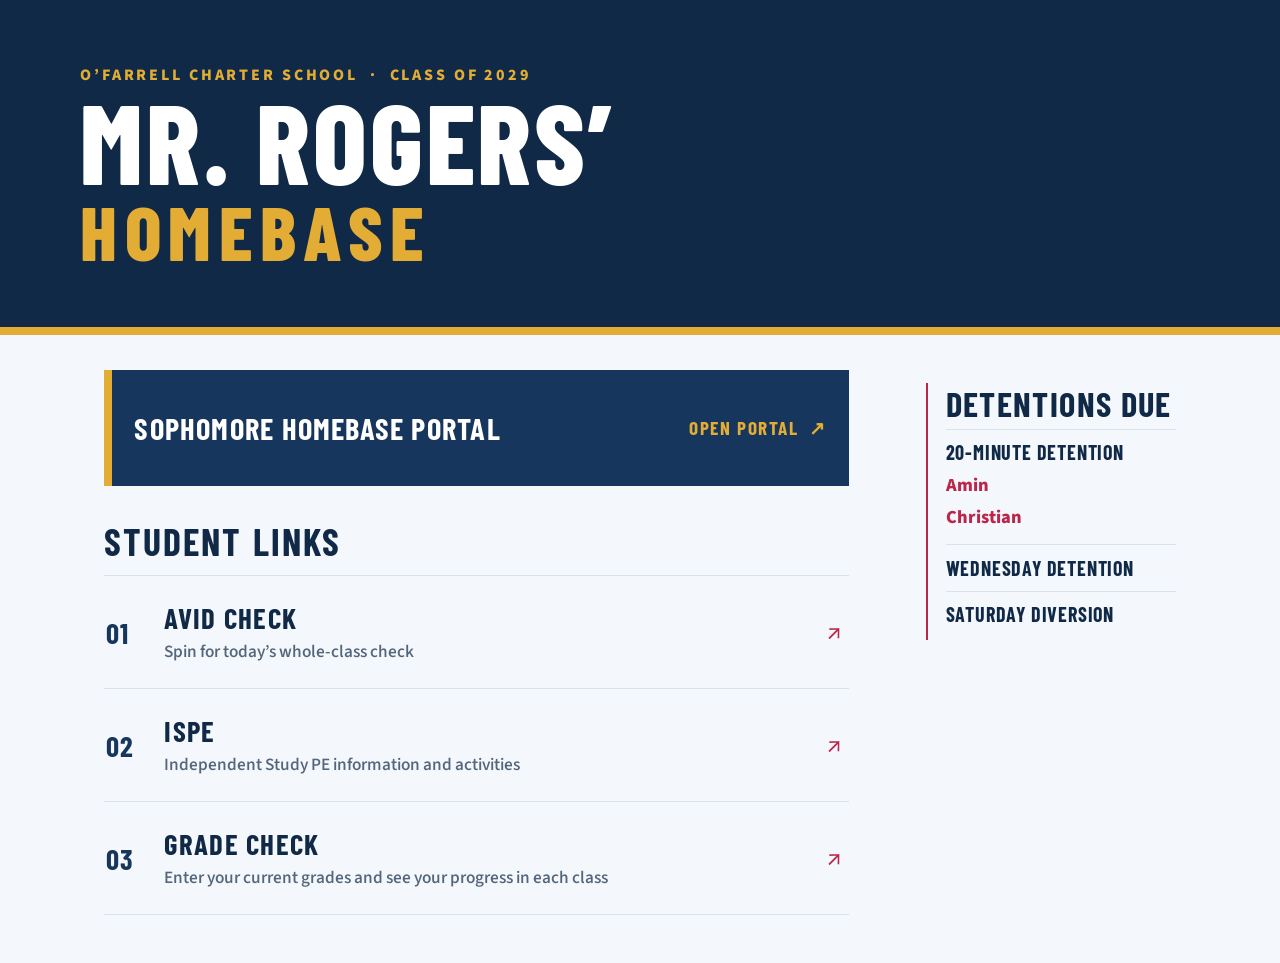
==== index.html @ 9d0dbc5e "Remove Zoe from detention list" ====
<!DOCTYPE html>
<html lang="en">
<head>
<meta charset="UTF-8">
<meta name="viewport" content="width=device-width, initial-scale=1.0">
<title>MR. ROGERS' HOMEBASE</title>
<meta name="description" content="Mr. Rogers' Homebase for weekly check-ins and activities.">
<link rel="preconnect" href="https://fonts.googleapis.com">
<link rel="preconnect" href="https://fonts.gstatic.com" crossorigin>
<link href="https://fonts.googleapis.com/css2?family=Barlow+Condensed:wght@500;600;700;800&family=Source+Sans+3:wght@400;500;600;700;800&display=swap" rel="stylesheet">
<link rel="canonical" href="https://wpr-creator.github.io/homebase/">
<meta property="og:type" content="website">
<meta property="og:site_name" content="Mr. Rogers' Homebase">
<meta property="og:title" content="Mr. Rogers' Homebase">
<meta property="og:description" content="Mr. Rogers' Homebase for weekly check-ins and activities.">
<meta property="og:url" content="https://wpr-creator.github.io/homebase/">
<meta property="og:image" content="https://wpr-creator.github.io/homebase/social-preview-2026.png?v=3">
<meta property="og:image:secure_url" content="https://wpr-creator.github.io/homebase/social-preview-2026.png?v=3">
<meta property="og:image:type" content="image/png">
<meta property="og:image:width" content="1200">
<meta property="og:image:height" content="630">
<meta property="og:image:alt" content="Mr. Rogers' Homebase in white and gold on an O'Farrell navy background.">
<meta name="twitter:card" content="summary_large_image">
<meta name="twitter:title" content="Mr. Rogers' Homebase">
<meta name="twitter:description" content="Mr. Rogers' Homebase for weekly check-ins and activities.">
<meta name="twitter:image" content="https://wpr-creator.github.io/homebase/social-preview-2026.png?v=3">
<meta name="twitter:image:alt" content="Mr. Rogers' Homebase in white and gold on an O'Farrell navy background.">
<style>
*, *::before, *::after { box-sizing: border-box; margin: 0; padding: 0; }

:root {
  --navy: #17365d;
  --navy-dark: #102946;
  --navy-soft: #e8f2ff;
  --gold: #e3ad35;
  --gold-soft: #fff9e9;
  --red: #bb2649;
  --paper: #f4f7fb;
  --white: #ffffff;
  --ink: #172638;
  --muted: #53667c;
  --line: #d8e1ec;
  --green: #176b4d;
  --shadow: 0 16px 38px rgba(16, 41, 70, .12);
}

html { scroll-behavior: smooth; }
[hidden] { display: none !important; }

body {
  font-family: 'Source Sans 3', Arial, Helvetica, sans-serif;
  background: var(--paper);
  color: var(--ink);
  min-height: 100vh;
  overflow-x: hidden;
}

.hero {
  padding: clamp(2.4rem, 6vw, 4rem) max(24px, calc((100vw - 1120px) / 2)) clamp(2.4rem, 6vw, 4rem);
  background: var(--navy-dark);
  border-bottom: 8px solid var(--gold);
}
.hero > * { max-width: 1120px; margin-left: auto; margin-right: auto; }
.hero p {
  margin-bottom: .55rem;
  color: var(--gold);
  font-size: 1rem;
  font-weight: 800;
  letter-spacing: .18em;
  text-transform: uppercase;
}
.hero h1 {
  color: var(--white);
  font-family: 'Barlow Condensed', 'Arial Narrow', Impact, sans-serif;
  font-size: clamp(4rem, 9vw, 7rem);
  font-weight: 800;
  line-height: .82;
  letter-spacing: .025em;
  text-transform: uppercase;
}
.hero h1 span { display: block; margin-top: .18em; color: var(--gold); font-size: .68em; letter-spacing: .1em; }

.section {
  max-width: 1120px;
  margin: 0 auto;
  padding: 2.2rem 24px 3rem;
}

.home-content {
  display: grid;
  grid-template-columns: minmax(0, 1fr) 250px;
  align-items: start;
  gap: clamp(2rem, 6vw, 5rem);
}
.home-main { min-width: 0; }
.portal-link {
  min-height: 116px;
  padding: 1.2rem 1.4rem;
  display: flex;
  align-items: center;
  gap: 1rem;
  border-left: 8px solid var(--gold);
  background: var(--navy);
  color: var(--white);
  text-decoration: none;
  transition: background .2s;
}
.portal-link:hover { background: var(--navy-dark); }
.portal-title {
  color: var(--white);
  font-family: 'Barlow Condensed', 'Arial Narrow', Impact, sans-serif;
  font-size: 1.9rem;
  font-weight: 700;
  letter-spacing: .04em;
  text-transform: uppercase;
}
.portal-action {
  margin-left: auto;
  color: var(--gold);
  font-family: 'Barlow Condensed', 'Arial Narrow', Impact, sans-serif;
  font-size: 1.2rem;
  font-weight: 700;
  letter-spacing: .08em;
  text-transform: uppercase;
  white-space: nowrap;
  transition: color .2s;
}
.home-section-heading {
  margin: 2rem 0 .7rem;
  color: var(--navy-dark);
  font-family: 'Barlow Condensed', 'Arial Narrow', Impact, sans-serif;
  font-size: 2.35rem;
  font-weight: 700;
  letter-spacing: .055em;
  text-transform: uppercase;
}
.activity-list { list-style: none; border-top: 1px solid var(--line); }
.activity-list li { border-bottom: 1px solid var(--line); }
.activity-row {
  min-height: 112px;
  padding: 1.1rem .45rem 1.1rem .15rem;
  display: grid;
  grid-template-columns: 42px minmax(0, 1fr) auto;
  align-items: center;
  gap: 1rem;
  color: var(--ink);
  text-decoration: none;
  transition: padding .18s, color .18s;
}
.activity-row:hover { padding-left: .5rem; color: var(--navy); background: var(--gold-soft); }
.activity-index {
  color: var(--navy);
  font-family: 'Barlow Condensed', 'Arial Narrow', Impact, sans-serif;
  font-size: 1.8rem;
  font-weight: 700;
  letter-spacing: .03em;
}
.activity-row h3 {
  margin-bottom: .28rem;
  color: var(--navy-dark);
  font-family: 'Barlow Condensed', 'Arial Narrow', Impact, sans-serif;
  font-size: 1.8rem;
  font-weight: 700;
  letter-spacing: .045em;
  text-transform: uppercase;
}
.activity-row p { color: var(--muted); font-size: 1.08rem; font-weight: 550; line-height: 1.45; }
.activity-arrow {
  color: var(--red);
  font-size: 1.65rem;
  line-height: 1;
}
.detention-notice {
  margin-top: .8rem;
  padding: .2rem 0 .2rem 1.1rem;
  border-left: 2px solid var(--red);
}
.detention-heading {
  margin: 0 0 .45rem;
  color: var(--navy-dark);
  font-family: 'Barlow Condensed', 'Arial Narrow', Impact, sans-serif;
  font-size: 2.15rem;
  font-weight: 700;
  letter-spacing: .04em;
  line-height: 1.05;
  text-transform: uppercase;
}
.detention-type { padding: .7rem 0; border-top: 1px solid var(--line); }
.detention-type h3 {
  color: var(--navy-dark);
  font-family: 'Barlow Condensed', 'Arial Narrow', Impact, sans-serif;
  font-size: 1.25rem;
  font-weight: 700;
  letter-spacing: .04em;
  line-height: 1.15;
  text-transform: uppercase;
}
.detention-names { margin-top: .25rem; list-style: none; }
.detention-names li {
  padding: .2rem 0;
  color: var(--red);
  font-size: 1.15rem;
  font-weight: 800;
}
.portal-link:focus-visible, .activity-row:focus-visible {
  outline: 3px solid var(--gold);
  outline-offset: 3px;
}

.agenda-section { padding-top: 2rem; }
.agenda-shell {
  min-height: calc(100vh - 190px);
  display: grid;
  grid-template-columns: minmax(0, 1.65fr) minmax(300px, .75fr);
  background: var(--white);
  border: 1px solid var(--line);
  box-shadow: var(--shadow);
  overflow: hidden;
}
.agenda-main { padding: clamp(2rem, 6vw, 5rem); }
.agenda-kicker, .agenda-side-label {
  color: var(--red);
  font-size: .72rem;
  font-weight: 950;
  letter-spacing: .12em;
  text-transform: uppercase;
}
.agenda-main h2 {
  margin: .45rem 0 1.4rem;
  padding-bottom: 1rem;
  border-bottom: 10px solid var(--navy);
  color: var(--navy-dark);
  font-size: clamp(3rem, 8vw, 7rem);
  font-weight: 950;
  line-height: .88;
  letter-spacing: -.06em;
  overflow-wrap: anywhere;
}
.day-summary { max-width: 820px; color: var(--muted); font-size: clamp(1.05rem, 2vw, 1.35rem); font-weight: 700; line-height: 1.5; white-space: pre-wrap; }
.day-summary strong, .agenda-list strong { color: var(--navy-dark); font-weight: 950; }
.day-summary a, .agenda-list a { color: var(--navy); font-weight: 950; overflow-wrap: anywhere; text-decoration-thickness: 2px; text-underline-offset: .18em; }
.day-summary a:hover, .agenda-list a:hover { color: var(--red); }
.day-summary a:focus-visible, .agenda-list a:focus-visible { outline: 3px solid var(--gold); outline-offset: 3px; }
.agenda-list { margin: 1.5rem 0 0; padding: 0; list-style: none; display: grid; gap: .75rem; }
.agenda-list li {
  padding: 1rem 1.15rem;
  border-left: 6px solid var(--gold);
  color: var(--ink);
  background: var(--gold-soft);
  font-family: Arial, Helvetica, sans-serif;
  font-size: clamp(.96rem, 1.35vw, 1.08rem);
  font-weight: 650;
  letter-spacing: .005em;
  line-height: 1.5;
}
.agenda-list li::before { content: none; }
.agenda-empty { color: var(--muted); font-style: italic; }
.agenda-side {
  padding: clamp(2rem, 5vw, 3.5rem);
  display: flex;
  flex-direction: column;
  justify-content: center;
  color: var(--white);
  background: var(--navy-dark);
  border-left: 10px solid var(--gold);
}
.agenda-side-label { color: var(--gold); }
.agenda-weekday { margin-top: .8rem; color: var(--gold); font-size: clamp(1.25rem, 3vw, 2.3rem); font-weight: 950; letter-spacing: .08em; text-transform: uppercase; }
.agenda-date { display: block; color: var(--white); font-size: clamp(4rem, 8vw, 7.5rem); font-weight: 950; line-height: .82; letter-spacing: -.07em; text-transform: uppercase; overflow-wrap: anywhere; }
.day-badge {
  width: fit-content;
  margin-top: 1.6rem;
  padding: .65rem .9rem;
  color: var(--white);
  background: var(--red);
  font-size: .9rem;
  font-weight: 950;
  letter-spacing: .08em;
  text-transform: uppercase;
}
.day-badge[data-kind="A"] { color: var(--navy-dark); background: var(--gold); }
.day-badge[data-kind="B"] { background: var(--red); }
.day-badge[data-kind="SPECIAL"] { color: var(--navy-dark); background: var(--gold); }
.agenda-portal-link {
  width: fit-content;
  margin-top: 1rem;
  padding: .8rem 1rem;
  color: var(--navy-dark);
  background: var(--gold);
  border: 2px solid var(--gold);
  font-size: .72rem;
  font-weight: 950;
  letter-spacing: .06em;
  line-height: 1.35;
  text-decoration: none;
  text-transform: uppercase;
}
.agenda-portal-link:hover { color: var(--white); background: transparent; }
.upcoming-strip { margin-bottom: 1rem; background: var(--white); border: 1px solid var(--line); }
.upcoming-heading { padding: 1rem 1.25rem; color: var(--white); background: var(--navy); font-size: .72rem; font-weight: 950; letter-spacing: .12em; text-transform: uppercase; }
.upcoming-days { display: grid; grid-template-columns: repeat(5, 1fr); }
.upcoming-day { min-width: 0; padding: 1rem; border-right: 1px solid var(--line); }
.upcoming-day:last-child { border-right: 0; }
.upcoming-day time { display: block; color: var(--red); font-size: .7rem; font-weight: 950; letter-spacing: .06em; text-transform: uppercase; }
.upcoming-day strong { display: block; margin: .45rem 0; color: var(--navy-dark); font-size: 1rem; font-weight: 950; }
.upcoming-day p { color: var(--muted); font-size: .76rem; font-weight: 650; line-height: 1.45; }

.hb-work-section { padding-top: 2rem; }
.hb-work-hero { padding: clamp(2.5rem, 7vw, 6rem); color: var(--white); background: var(--navy-dark); border-bottom: 16px solid var(--gold); }
.hb-work-hero .agenda-kicker { color: var(--gold); }
.hb-work-hero h1 { max-width: 900px; margin: .5rem 0 1rem; font-size: clamp(3rem, 8vw, 7rem); font-weight: 950; line-height: .86; letter-spacing: -.06em; }
.hb-work-hero p:last-child { max-width: 720px; color: #dce5f1; font-size: clamp(1rem, 2vw, 1.3rem); font-weight: 700; line-height: 1.5; }
.hb-work-grid { margin-top: 1rem; display: grid; grid-template-columns: repeat(3, 1fr); gap: 1rem; }
.hb-work-grid article { min-height: 210px; padding: 1.5rem; background: var(--white); border: 1px solid var(--line); border-top: 7px solid var(--navy); }
.hb-work-grid article:nth-child(2) { border-top-color: var(--gold); }
.hb-work-grid article:nth-child(3) { border-top-color: var(--red); }
.hb-work-grid h2 { margin-bottom: .7rem; color: var(--navy-dark); font-size: 1.4rem; }
.hb-work-grid p { color: var(--muted); font-weight: 650; line-height: 1.5; }

.admin-overlay { position: fixed; z-index: 900; inset: 0; padding: 1rem; display: grid; place-items: center; background: rgba(3,39,84,.88); }
.admin-panel { width: min(800px, 100%); max-height: calc(100vh - 2rem); overflow: auto; background: var(--paper); border: 6px solid var(--white); box-shadow: 0 24px 80px rgba(0,0,0,.55); }
.admin-header { padding: 1.2rem; display: flex; justify-content: space-between; gap: 1rem; color: var(--white); background: var(--navy-dark); }
.admin-header h2 { margin: .2rem 0 0; }
.admin-header .agenda-kicker { color: var(--gold); }
.admin-header button { width: 46px; height: 46px; border: 1px solid var(--white); color: var(--white); background: transparent; cursor: pointer; font-size: 1.6rem; }
.admin-grid { padding: 1.2rem; display: grid; gap: 1rem; }
.admin-grid fieldset { margin: 0; padding: 1rem; border: 1px solid var(--line); }
.admin-grid label, .admin-grid legend { display: grid; gap: .4rem; color: var(--navy-dark); font-size: .75rem; font-weight: 950; letter-spacing: .06em; }
.admin-grid input, .admin-grid textarea, .admin-grid select { width: 100%; min-height: 46px; padding: .75rem; border: 1px solid #8d99a5; color: var(--ink); background: var(--white); font: 700 .95rem Arial, sans-serif; }
.admin-grid textarea { resize: vertical; }
.admin-grid input[type="checkbox"] { width: 22px; min-height: 22px; padding: 0; }
.admin-check { margin-bottom: .8rem; display: grid !important; grid-template-columns: 22px 1fr; align-items: center; gap: .65rem !important; }
.admin-two-column { display: grid; grid-template-columns: 1fr 1fr; gap: .75rem; }
.admin-note { margin: .4rem 0 .8rem; color: var(--muted); font-size: .75rem; font-weight: 650; line-height: 1.45; }
.admin-token-help { display: inline-block; margin-bottom: .7rem; color: var(--navy); font-size: .75rem; font-weight: 950; }
.admin-token-row { display: grid; grid-template-columns: 1fr auto auto; gap: .6rem; align-items: end; }
.admin-token-row button, .admin-actions button { min-height: 46px; padding: .65rem .8rem; border: 1px solid var(--navy-dark); background: var(--white); cursor: pointer; font-size: .72rem; font-weight: 950; }
.admin-connection-status { margin: .7rem 0 0; padding: .65rem .8rem; background: var(--navy-soft); border-left: 5px solid var(--navy); font-size: .74rem; font-weight: 900; }
.admin-connection-status[data-connected="true"] { color: var(--white); background: var(--navy); }
.admin-actions { padding: 1.2rem; display: flex; align-items: center; justify-content: flex-end; gap: .6rem; border-top: 1px solid var(--line); background: var(--white); }
.admin-actions p { margin-right: auto; max-width: 350px; color: var(--muted); font-size: .72rem; font-weight: 700; line-height: 1.4; }
#admin-publish { color: var(--white); background: var(--navy); }
.admin-actions button:disabled, .admin-token-row button:disabled { color: #777; background: #e3e5e6; cursor: not-allowed; }
.admin-status { min-height: 1.5rem; margin: 0; padding: 0 1.2rem 1rem; color: var(--navy-dark); font-size: .78rem; font-weight: 900; }

@media (max-width: 700px) {
  .hero { padding: 2.2rem 1rem 2rem; }
  .hero p { font-size: .82rem; }
  .hero h1 { font-size: clamp(3.3rem, 15vw, 5rem); }
  .section { padding: 1.5rem 1rem 2.25rem; }
  .portal-link { align-items: flex-start; flex-direction: column; gap: .7rem; }
  .portal-action { margin-left: 0; }
  .home-section-heading { margin-top: 1.7rem; }
  .home-content { grid-template-columns: 1fr; gap: 2rem; }
  .detention-notice { margin-top: 0; padding: 1rem 0 0; border-top: 2px solid var(--red); border-left: 0; }
  .agenda-shell { grid-template-columns: 1fr; }
  .agenda-main { padding: 2rem 1.5rem; }
  .agenda-main h2 { font-size: 3.35rem; }
  .agenda-side { min-height: 300px; border-left: 0; border-top: 10px solid var(--gold); }
  .agenda-date { font-size: 3.8rem; }
  .upcoming-days { grid-template-columns: 1fr; }
  .upcoming-day { border-right: 0; border-bottom: 1px solid var(--line); }
  .upcoming-day strong, .upcoming-day p { overflow-wrap: anywhere; }
  .upcoming-day:last-child { border-bottom: 0; }
  .hb-work-grid { grid-template-columns: 1fr; }
  .admin-two-column, .admin-token-row { grid-template-columns: 1fr; }
  .admin-actions { align-items: stretch; flex-direction: column; }
  .admin-actions p { margin-right: 0; }
}

@media (prefers-reduced-motion: reduce) {
  *, *::before, *::after { scroll-behavior: auto !important; transition-duration: .01ms !important; }
}
</style>
</head>
<body>

<section class="hero">
  <p>O’Farrell Charter School &nbsp;·&nbsp; Class of 2029</p>
  <h1>Mr. Rogers’<span>Homebase</span></h1>
</section>

<section class="section" id="home" data-view="home">
  <div class="home-content">
    <main class="home-main">
      <a class="portal-link" href="https://sites.google.com/ofarrellschool.org/homebase/Sophomore">
        <span>
          <span class="portal-title">Sophomore Homebase Portal</span>
        </span>
        <span class="portal-action">Open portal&nbsp; ↗</span>
      </a>

      <h2 class="home-section-heading">Student Links</h2>
      <ul class="activity-list">
        <li>
          <a class="activity-row" href="./avid-check/">
            <span class="activity-index" aria-hidden="true">01</span>
            <span><h3>AVID Check</h3><p>Spin for today’s whole-class check</p></span>
            <span class="activity-arrow" aria-hidden="true">↗</span>
          </a>
        </li>
        <li>
          <a class="activity-row" href="https://sites.google.com/ofarrellschool.org/homebase/ispe" aria-label="Open ISPE, Independent Study PE">
            <span class="activity-index" aria-hidden="true">02</span>
            <span><h3>ISPE</h3><p>Independent Study PE information and activities</p></span>
            <span class="activity-arrow" aria-hidden="true">↗</span>
          </a>
        </li>
        <li>
          <a class="activity-row" href="https://script.google.com/a/macros/ofarrellschool.org/s/AKfycbyTlmf-qRkpWc_uRXry2GgxvPpMSDtVQNLqRIA299nyR0rSpZlJZ5dp6X6DLPGvi-kExQ/exec?mode=grades">
            <span class="activity-index" aria-hidden="true">03</span>
            <span><h3>Grade Check</h3><p>Enter your current grades and see your progress in each class</p></span>
            <span class="activity-arrow" aria-hidden="true">↗</span>
          </a>
        </li>
      </ul>
    </main>

    <aside class="detention-notice" aria-labelledby="detention-title">
      <h2 class="detention-heading" id="detention-title">Detentions Due</h2>
      <section class="detention-type" aria-labelledby="regular-detention-title">
        <h3 id="regular-detention-title">20-Minute Detention</h3>
        <ul class="detention-names" aria-label="Students with a 20-minute detention due">
          <li>Amin</li>
          <li>Christian</li>
          
        </ul>
      </section>
      <section class="detention-type" aria-labelledby="wednesday-detention-title">
        <h3 id="wednesday-detention-title">Wednesday Detention</h3>
      </section>
      <section class="detention-type" aria-labelledby="saturday-diversion-title">
        <h3 id="saturday-diversion-title">Saturday Diversion</h3>
      </section>
    </aside>
  </div>
</section>

<section class="section hb-work-section" id="hb-work" data-view="hb-work" hidden>
  <div class="hb-work-hero">
    <p class="agenda-kicker">Homebase activities</p>
    <h1 id="hb-work-title">HB WORK</h1>
    <p id="hb-work-intro">Homebase assignments and activities will appear here when this page opens.</p>
  </div>
  <div class="hb-work-grid" aria-label="Homebase work areas">
    <article><h2>THIS WEEK</h2><p>Current Homebase directions and activities will appear here.</p></article>
    <article><h2>RESOURCES</h2><p>Links and materials for Homebase work will appear here.</p></article>
    <article><h2>FINISH &amp; SUBMIT</h2><p>Submission directions will appear here when an activity is assigned.</p></article>
  </div>
</section>

<section class="section agenda-section" id="agenda" data-view="agenda" hidden>
  <section class="upcoming-strip" aria-labelledby="upcoming-heading">
    <h2 class="upcoming-heading" id="upcoming-heading">COMING SOON</h2>
    <div class="upcoming-days" id="upcoming-days"></div>
  </section>
  <div class="agenda-shell">
    <article class="agenda-main" aria-labelledby="agenda-title">
      <p class="agenda-kicker" id="agenda-kicker">Today in Homebase</p>
      <h2 id="agenda-title">AGENDA</h2>
      <p class="day-summary" id="day-summary"></p>
      <ul class="agenda-list" id="agenda-list"></ul>
    </article>
    <aside class="agenda-side" aria-label="Date and school schedule">
      <p class="agenda-side-label">School schedule</p>
      <p class="agenda-weekday" id="agenda-weekday"></p>
      <time class="agenda-date" id="agenda-date"></time>
      <p class="day-badge" id="day-badge"></p>
      <a class="agenda-portal-link" href="https://sites.google.com/ofarrellschool.org/homebase/Sophomore">Class of 2029 Homebase Portal</a>
    </aside>
  </div>
</section>

<div class="admin-overlay" id="admin-overlay" role="dialog" aria-modal="true" aria-labelledby="admin-title" hidden>
  <div class="admin-panel">
    <div class="admin-header">
      <div><p class="agenda-kicker">Type “dev” to open or close</p><h2 id="admin-title">HOMEBASE EDIT MODE</h2></div>
      <button type="button" id="admin-close" aria-label="Close Homebase edit mode">×</button>
    </div>
    <div class="admin-grid">
      <fieldset>
        <legend>AGENDA DATE</legend>
        <p class="admin-note">Choose a date, then add only what students should see. Use **bold text** for emphasis or [link words](https://example.com) for a labeled link.</p>
        <label>DATE<input id="admin-agenda-date" type="date"></label>
        <label class="admin-check"><input id="admin-agenda-custom" type="checkbox"><span>Edit agenda text for this date</span></label>
        <div class="admin-two-column">
          <label>SCHEDULE TYPE
            <select id="admin-agenda-kind"><option value="AUTO">AUTO</option><option value="A">A DAY</option><option value="B">B DAY</option><option value="SPECIAL">SPECIAL</option><option value="NO SCHOOL">NO SCHOOL</option></select>
          </label>
          <label>CUSTOM BADGE LABEL<input id="admin-agenda-label" type="text" maxlength="50" placeholder="OPTIONAL"></label>
        </div>
        <label>DAY SUMMARY<textarea id="admin-agenda-summary" rows="3"></textarea></label>
        <label>REMINDERS · ONE PER LINE<textarea id="admin-agenda-items" rows="6"></textarea></label>
      </fieldset>
      <fieldset>
        <legend>HB WORK LANDING PAGE</legend>
        <label class="admin-check"><input id="admin-hb-open" type="checkbox"><span>Open HB Work for students</span></label>
        <p class="admin-note">This is saved as one site-wide setting. Leave it unchecked until the page is ready.</p>
        <label>PAGE TITLE<input id="admin-hb-title" type="text" maxlength="50"></label>
        <label>INTRODUCTION<textarea id="admin-hb-intro" rows="3"></textarea></label>
      </fieldset>
      <fieldset>
        <legend>GITHUB CONNECTION</legend>
        <p class="admin-note">Use a fine-grained token with Contents: Read and write access to only the homebase repository. The token stays in this browser and is never written into the site.</p>
        <a class="admin-token-help" href="https://github.com/settings/personal-access-tokens/new" target="_blank" rel="noopener">CREATE A FINE-GRAINED TOKEN ↗</a>
        <div class="admin-token-row">
          <label>GITHUB TOKEN<input id="admin-github-token" type="password" autocomplete="off" spellcheck="false" placeholder="PASTE TOKEN"></label>
          <button type="button" id="admin-token-save">SAVE TOKEN</button>
          <button type="button" id="admin-token-remove">REMOVE TOKEN</button>
        </div>
        <p class="admin-connection-status" id="admin-connection-status"></p>
      </fieldset>
    </div>
    <div class="admin-actions">
      <p>Preview stays on this device. Publish writes <strong>site-content.json</strong> to GitHub so everyone receives the update.</p>
      <button type="button" id="admin-reset">RESET TO LIVE</button>
      <button type="button" id="admin-save-preview">SAVE PREVIEW</button>
      <button type="button" id="admin-publish">SAVE &amp; PUBLISH</button>
    </div>
    <p class="admin-status" id="admin-status" role="status"></p>
  </div>
</div>

<script>
(() => {
  'use strict';

  const SCHOOL_YEAR_START = '2026-08-04';
  const SCHOOL_YEAR_END = '2027-05-27';
  const CONTENT_STORAGE_KEY = 'homebase-site-content-v1';
  const GITHUB_TOKEN_STORAGE_KEY = 'homebase-github-token-v1';
  const GITHUB_CONTENT_URL = 'https://api.github.com/repos/wpr-creator/homebase/contents/site-content.json';
  const defaultContent = {
    hbWorkOpen: false,
    hbWork: {
      title: 'HB WORK',
      intro: 'Homebase assignments and activities will appear here when this page opens.'
    },
    agendaOverrides: {}
  };
  let siteContent = structuredClone(defaultContent);
  let liveContentFingerprint = '';
  let devKeys = '';
  let renderedAgendaDate = new Date();

  // Calendar-specific changes and student-facing notices for the opening weeks.
  const calendar = {
    '2026-08-03': { kind: 'NO SCHOOL', summary: 'Teacher professional development day.', items: ['Students begin school tomorrow.'] },
    '2026-08-04': { kind: 'SPECIAL', label: 'First Day · Special Schedule', summary: 'First day of school with extended Homebase and all six periods on a minimum-day schedule.', items: ['Bring your charged Chromebook and school supplies.', 'Use Homebase to review the week and get organized.'] },
    '2026-08-05': { kind: 'SPECIAL', label: 'Six-Period Day', summary: 'Regular six-period schedule today.', items: ['Be ready to visit every class.'] },
    '2026-08-07': { kind: 'SPECIAL', label: 'Luau · Special Schedule', summary: 'Welcome Back Luau special schedule.', items: ['Listen for the adjusted bell schedule and Homebase directions.'] },
    '2026-08-10': { items: ['Initial ELPAC testing begins for participating students.'] },
    '2026-08-11': { items: ['Initial ELPAC testing continues.'] },
    '2026-08-12': { kind: 'B', items: ['Initial ELPAC testing continues.', 'MAP Reading testing is scheduled.'] },
    '2026-08-13': { items: ['Picture Day is today.', 'Initial ELPAC testing continues.'] },
    '2026-08-14': { items: ['Last day to request a class change.', 'Initial ELPAC testing continues.'] },
    '2026-08-17': { items: ['9th Grade Retreat Town Hall.', 'Initial ELPAC testing continues.'] },
    '2026-08-18': { items: ['Initial ELPAC testing continues.'] },
    '2026-08-19': { kind: 'A', items: ['MAP Math testing is scheduled.', 'High School Meeting today.'] },
    '2026-08-20': { items: ['Back to School Night is 5:00–6:30 p.m.', 'Initial ELPAC testing continues.'] },
    '2026-08-21': { items: ['9th Grade Retreat Town Hall.', 'Initial ELPAC testing continues.'] },
    '2026-08-24': { items: ['CCAP classes begin.'] },
    '2026-08-25': { items: ['Lockdown drill today. Follow staff directions.'] },
    '2026-08-26': { kind: 'B', items: ['Freshmen Retreat.', 'MAP Language testing is scheduled.'] },
    '2026-08-27': { items: ['Freshmen Retreat continues.'] },
    '2026-08-28': { items: ['Freshmen Retreat continues.'] },
    '2026-09-02': { kind: 'A', items: ['High School Meeting today.'] },
    '2026-09-04': { items: ['Senior Sunrise.', 'Coffee with the Principal at 8:45 a.m. in the Nest.'] },
    '2026-09-07': { kind: 'NO SCHOOL', summary: 'No school — Labor Day.', items: [] },
    '2026-09-09': { kind: 'A', label: 'Modified A Day', summary: 'Modified A Day after the Labor Day closure.', items: [] },
    '2026-09-15': { items: ['Club Rush today.'] },
    '2026-09-16': { kind: 'B', items: ['High School Meeting today.'] },
    '2026-09-18': { items: ['Period 1 ends today.', 'Fire drill today. Follow staff directions.'] },
    '2026-09-21': { items: ['PAL Conferences begin this week.'] },
    '2026-09-22': { items: ['PAL Conferences continue.', 'Period 1 grades are due at 7:00 a.m.'] },
    '2026-09-23': { kind: 'A', items: ['PAL Conferences continue.'] },
    '2026-09-24': { items: ['PAL Conferences continue.'] },
    '2026-09-25': { items: ['PAL Conferences continue.'] },
    '2026-09-28': { kind: 'NO SCHOOL', summary: 'No school — Fall Break.', items: [] },
    '2026-09-29': { kind: 'NO SCHOOL', summary: 'No school — Fall Break.', items: [] },
    '2026-09-30': { kind: 'NO SCHOOL', summary: 'No school — Fall Break.', items: [] },
    '2026-10-01': { kind: 'NO SCHOOL', summary: 'No school — Fall Break.', items: [] },
    '2026-10-02': { kind: 'NO SCHOOL', summary: 'No school — Fall Break.', items: [] },
    '2026-10-05': { kind: 'NO SCHOOL', summary: 'No school — Teacher professional development day.', items: [] },
    '2026-10-07': { kind: 'A', label: 'Modified A Day', summary: 'Modified A Day.', items: ['Air Band preparation day.'] },
    '2026-10-13': { kind: 'SPECIAL', label: 'Homebase Day · No Classes', summary: 'Air Band Homebase Day — no regular classes.', items: [] },
    '2026-10-14': { kind: 'B', items: ['Air Band activities continue.'] },
    '2026-11-11': { kind: 'NO SCHOOL', summary: 'No school — Veterans Day.', items: [] },
    '2026-11-18': { kind: 'B', items: ['Turkey Trot during afternoon Homebase.'] },
    '2026-11-23': { kind: 'NO SCHOOL', summary: 'No school — Thanksgiving Break.', items: [] },
    '2026-11-24': { kind: 'NO SCHOOL', summary: 'No school — Thanksgiving Break.', items: [] },
    '2026-11-25': { kind: 'NO SCHOOL', summary: 'No school — Thanksgiving Break.', items: [] },
    '2026-11-26': { kind: 'NO SCHOOL', summary: 'No school — Thanksgiving Break.', items: [] },
    '2026-11-27': { kind: 'NO SCHOOL', summary: 'No school — Thanksgiving Break.', items: [] },
    '2026-12-14': { kind: 'SPECIAL', label: 'Finals Schedule', summary: 'Finals week schedule.', items: [] },
    '2026-12-15': { kind: 'SPECIAL', label: 'Finals Schedule', summary: 'Finals week schedule.', items: [] },
    '2026-12-16': { kind: 'SPECIAL', label: 'Finals Schedule', summary: 'Finals and holiday celebration.', items: [] },
    '2026-12-17': { kind: 'SPECIAL', label: 'Finals Schedule', summary: 'Finals schedule.', items: [] },
    '2026-12-18': { kind: 'SPECIAL', label: 'Finals Schedule', summary: 'Finals schedule.', items: [] }
  };

  const wednesdayDays = {
    '2026-08-12':'B','2026-08-19':'A','2026-08-26':'B','2026-09-02':'A','2026-09-09':'A','2026-09-16':'B','2026-09-23':'A',
    '2026-10-07':'A','2026-10-14':'B','2026-10-21':'SPECIAL','2026-10-28':'A','2026-11-04':'B','2026-11-18':'B','2026-12-02':'B','2026-12-09':'A',
    '2027-01-06':'A','2027-01-13':'B','2027-01-20':'A','2027-01-27':'B','2027-02-03':'A','2027-02-10':'B','2027-02-17':'A',
    '2027-02-24':'B','2027-03-03':'A','2027-03-10':'B','2027-03-17':'A','2027-03-24':'B','2027-04-07':'A',
    '2027-04-14':'B','2027-04-21':'A','2027-04-28':'B','2027-05-05':'A','2027-05-12':'B','2027-05-19':'SPECIAL','2027-05-26':'SPECIAL'
  };

  const iso = date => {
    const y = date.getFullYear();
    const m = String(date.getMonth() + 1).padStart(2, '0');
    const d = String(date.getDate()).padStart(2, '0');
    return `${y}-${m}-${d}`;
  };

  function scheduleFor(date) {
    const key = iso(date);
    const publishedOverride = siteContent.agendaOverrides?.[key] || {};
    const override = { ...(calendar[key] || {}), ...publishedOverride };
    if (publishedOverride.kind === 'AUTO') delete override.kind;
    if (override.kind) return { ...override, key };
    const day = date.getDay();
    if (key < SCHOOL_YEAR_START || key > SCHOOL_YEAR_END) return { key, kind: 'NO SCHOOL', summary: 'School is not in session.', ...override };
    if (day === 0 || day === 6) return { key, kind: 'NO SCHOOL', summary: 'No school today.', ...override };
    if (day === 1 || day === 4) return { key, kind: 'A', summary: 'Today follows the A Day schedule.', ...override };
    if (day === 2 || day === 5) return { key, kind: 'B', summary: 'Today follows the B Day schedule.', ...override };
    const kind = wednesdayDays[key] || 'SPECIAL';
    return { key, kind, summary: kind === 'A' || kind === 'B' ? `Today follows the ${kind} Day schedule.` : 'Check the school’s posted Wednesday schedule.', ...override };
  }

  function labelFor(day) {
    if (day.label) return day.label;
    if (day.kind === 'A' || day.kind === 'B') return `${day.kind} Day`;
    return day.kind === 'NO SCHOOL' ? 'No School' : 'Special Schedule';
  }

  function addFormattedText(container, text) {
    container.replaceChildren();
    const value = String(text || '');
    const tokenPattern = /\*\*([^*]+)\*\*|\[([^\]]+)\]\((https?:\/\/[^\s)]+)\)|(https?:\/\/[^\s<]+)/gi;
    let cursor = 0;
    for (const match of value.matchAll(tokenPattern)) {
      const start = match.index;
      if (start > cursor) container.append(document.createTextNode(value.slice(cursor, start)));
      if (match[1]) {
        const strong = document.createElement('strong');
        strong.textContent = match[1];
        container.append(strong);
      } else {
        const rawUrl = match[3] || match[4];
        const url = match[3] || rawUrl.replace(/[.,!?;:)}\]]+$/, '');
        const link = document.createElement('a');
        link.href = url;
        link.textContent = match[2] || url;
        link.target = '_blank';
        link.rel = 'noopener noreferrer';
        container.append(link);
        const trailing = rawUrl.slice(url.length);
        if (trailing) container.append(document.createTextNode(trailing));
      }
      cursor = start + match[0].length;
    }
    if (cursor < value.length) container.append(document.createTextNode(value.slice(cursor)));
  }

  function renderAgenda(date = new Date()) {
    renderedAgendaDate = date;
    const day = scheduleFor(date);
    const editableAgenda = siteContent.agendaOverrides?.[day.key] || {};
    const weekday = date.toLocaleDateString('en-US', { weekday: 'long' });
    const displayDate = date.toLocaleDateString('en-US', { month: 'long', day: 'numeric' });
    const time = document.getElementById('agenda-date');
    document.getElementById('agenda-weekday').textContent = weekday;
    time.textContent = displayDate;
    time.dateTime = day.key;
    const badge = document.getElementById('day-badge');
    badge.textContent = labelFor(day);
    badge.dataset.kind = day.kind;
    addFormattedText(document.getElementById('day-summary'), editableAgenda.summary);
    const list = document.getElementById('agenda-list');
    list.replaceChildren();
    (editableAgenda.items || []).forEach(text => {
      const item = document.createElement('li');
      addFormattedText(item, text);
      list.appendChild(item);
    });

    const upcoming = document.getElementById('upcoming-days');
    upcoming.replaceChildren();
    let cursor = new Date(date.getFullYear(), date.getMonth(), date.getDate() + 1);
    let count = 0;
    while (count < 5) {
      const next = scheduleFor(cursor);
      if (next.kind !== 'NO SCHOOL') {
        const card = document.createElement('article');
        card.className = 'upcoming-day';
        const cardDate = document.createElement('time');
        cardDate.dateTime = next.key;
        cardDate.textContent = cursor.toLocaleDateString('en-US', { weekday: 'short', month: 'short', day: 'numeric' });
        const title = document.createElement('strong');
        title.textContent = labelFor(next);
        const note = document.createElement('p');
        note.textContent = (next.items && next.items[0]) || next.summary;
        card.append(cardDate, title, note);
        upcoming.appendChild(card);
        count += 1;
      }
      cursor.setDate(cursor.getDate() + 1);
    }
  }

  function renderHBWork() {
    document.getElementById('hb-work-title').textContent = siteContent.hbWork?.title || 'HB WORK';
    document.getElementById('hb-work-intro').textContent = siteContent.hbWork?.intro || defaultContent.hbWork.intro;
  }

  function route() {
    if (location.hash && location.hash !== '#home') history.replaceState(null, '', `${location.pathname}${location.search}`);
    document.querySelector('.hero').hidden = false;
    document.querySelectorAll('[data-view]').forEach(view => { view.hidden = view.id !== 'home'; });
  }

  function normalizeContent(input) {
    const source = input && typeof input === 'object' && !Array.isArray(input) ? input : {};
    return {
      hbWorkOpen: Boolean(source.hbWorkOpen),
      hbWork: {
        title: String(source.hbWork?.title || defaultContent.hbWork.title),
        intro: String(source.hbWork?.intro || defaultContent.hbWork.intro)
      },
      agendaOverrides: source.agendaOverrides && typeof source.agendaOverrides === 'object' && !Array.isArray(source.agendaOverrides) ? source.agendaOverrides : {}
    };
  }

  async function loadSiteContent() {
    try {
      const response = await fetch('site-content.json', { cache: 'no-store' });
      if (response.ok) siteContent = normalizeContent(await response.json());
    } catch (error) {
      console.warn('Live Homebase settings could not be loaded.', error);
    }
    liveContentFingerprint = JSON.stringify(siteContent);
    try {
      const preview = localStorage.getItem(CONTENT_STORAGE_KEY);
      if (preview) {
        const savedPreview = JSON.parse(preview);
        if (savedPreview?.baseFingerprint === liveContentFingerprint && savedPreview.content) {
          siteContent = normalizeContent(savedPreview.content);
        } else {
          localStorage.removeItem(CONTENT_STORAGE_KEY);
        }
      }
    } catch (error) {
      localStorage.removeItem(CONTENT_STORAGE_KEY);
      console.warn('Saved Homebase preview was invalid and has been cleared.', error);
    }
    renderHBWork();
    renderAgenda(renderedAgendaDate);
    route();
  }

  function setAgendaFormEnabled() {
    const enabled = document.getElementById('admin-agenda-custom').checked;
    ['admin-agenda-kind', 'admin-agenda-label', 'admin-agenda-summary', 'admin-agenda-items'].forEach(id => { document.getElementById(id).disabled = !enabled; });
  }

  function loadAgendaForm(dateKey) {
    const custom = siteContent.agendaOverrides?.[dateKey];
    document.getElementById('admin-agenda-custom').checked = Boolean(custom);
    document.getElementById('admin-agenda-kind').value = custom?.kind || 'AUTO';
    document.getElementById('admin-agenda-label').value = custom?.label || '';
    document.getElementById('admin-agenda-summary').value = custom?.summary || '';
    document.getElementById('admin-agenda-items').value = Array.isArray(custom?.items) ? custom.items.join('\n') : '';
    setAgendaFormEnabled();
  }

  function openAdmin() {
    const dateKey = iso(renderedAgendaDate);
    document.getElementById('admin-agenda-date').value = dateKey;
    loadAgendaForm(dateKey);
    document.getElementById('admin-hb-open').checked = Boolean(siteContent.hbWorkOpen);
    document.getElementById('admin-hb-title').value = siteContent.hbWork?.title || defaultContent.hbWork.title;
    document.getElementById('admin-hb-intro').value = siteContent.hbWork?.intro || defaultContent.hbWork.intro;
    document.getElementById('admin-github-token').value = '';
    renderGitHubConnection();
    document.getElementById('admin-overlay').hidden = false;
    document.body.style.overflow = 'hidden';
    document.getElementById('admin-close').focus();
  }

  function closeAdmin() {
    document.getElementById('admin-overlay').hidden = true;
    document.body.style.overflow = '';
  }

  function buildAdminContent() {
    const next = normalizeContent(siteContent);
    const dateKey = document.getElementById('admin-agenda-date').value;
    next.agendaOverrides = { ...next.agendaOverrides };
    if (document.getElementById('admin-agenda-custom').checked && dateKey) {
      const item = {
        kind: document.getElementById('admin-agenda-kind').value,
        summary: document.getElementById('admin-agenda-summary').value.trim(),
        items: document.getElementById('admin-agenda-items').value.split('\n').map(value => value.trim()).filter(Boolean)
      };
      const label = document.getElementById('admin-agenda-label').value.trim();
      if (label) item.label = label;
      next.agendaOverrides[dateKey] = item;
    } else if (dateKey) {
      delete next.agendaOverrides[dateKey];
    }
    next.hbWorkOpen = document.getElementById('admin-hb-open').checked;
    next.hbWork = {
      title: document.getElementById('admin-hb-title').value.trim().toUpperCase() || 'HB WORK',
      intro: document.getElementById('admin-hb-intro').value.trim() || defaultContent.hbWork.intro
    };
    return next;
  }

  function applyAdminContent(nextContent) {
    siteContent = normalizeContent(nextContent);
    localStorage.setItem(CONTENT_STORAGE_KEY, JSON.stringify({ baseFingerprint: liveContentFingerprint, content: siteContent }));
    renderHBWork();
    renderAgenda(renderedAgendaDate);
    route();
  }

  function saveAdminPreview() {
    applyAdminContent(buildAdminContent());
    document.getElementById('admin-status').textContent = 'PREVIEW SAVED IN THIS BROWSER.';
  }

  function renderGitHubConnection(message = '') {
    const connected = Boolean(localStorage.getItem(GITHUB_TOKEN_STORAGE_KEY));
    const status = document.getElementById('admin-connection-status');
    status.textContent = message || (connected ? 'GITHUB CONNECTED ON THIS DEVICE.' : 'GITHUB IS NOT CONNECTED.');
    status.dataset.connected = String(connected);
    document.getElementById('admin-token-remove').disabled = !connected;
    document.getElementById('admin-publish').disabled = !connected;
    document.getElementById('admin-github-token').placeholder = connected ? 'TOKEN SAVED ON THIS DEVICE' : 'PASTE TOKEN';
  }

  function encodeBase64(text) {
    const bytes = new TextEncoder().encode(text);
    let binary = '';
    bytes.forEach(byte => { binary += String.fromCharCode(byte); });
    return btoa(binary);
  }

  async function publishAdminContent() {
    const token = localStorage.getItem(GITHUB_TOKEN_STORAGE_KEY);
    if (!token) {
      renderGitHubConnection('ADD AND SAVE A GITHUB TOKEN FIRST.');
      document.getElementById('admin-github-token').focus();
      return;
    }
    const publishButton = document.getElementById('admin-publish');
    const status = document.getElementById('admin-status');
    publishButton.disabled = true;
    publishButton.textContent = 'PUBLISHING…';
    status.textContent = 'CONNECTING TO GITHUB…';
    try {
      const headers = {
        Accept: 'application/vnd.github+json',
        Authorization: `Bearer ${token}`,
        'X-GitHub-Api-Version': '2026-03-10'
      };
      const currentResponse = await fetch(`${GITHUB_CONTENT_URL}?ref=main`, { headers, cache: 'no-store' });
      if (!currentResponse.ok) {
        if (currentResponse.status === 401) throw new Error('TOKEN NOT ACCEPTED. CHECK OR REPLACE THE SAVED TOKEN.');
        if (currentResponse.status === 403) throw new Error('TOKEN NEEDS CONTENTS: READ AND WRITE ACCESS TO THE HOMEBASE REPOSITORY.');
        throw new Error(`GITHUB COULD NOT READ THE SETTINGS FILE (${currentResponse.status}).`);
      }
      const currentFile = await currentResponse.json();
      const nextContent = buildAdminContent();
      const output = `${JSON.stringify(nextContent, null, 2)}\n`;
      const updateResponse = await fetch(GITHUB_CONTENT_URL, {
        method: 'PUT',
        headers: { ...headers, 'Content-Type': 'application/json' },
        body: JSON.stringify({ message: 'Update Homebase settings', content: encodeBase64(output), sha: currentFile.sha, branch: 'main' })
      });
      if (!updateResponse.ok) {
        if (updateResponse.status === 401) throw new Error('TOKEN NOT ACCEPTED. CHECK OR REPLACE THE SAVED TOKEN.');
        if (updateResponse.status === 403) throw new Error('TOKEN NEEDS CONTENTS: READ AND WRITE ACCESS TO THE HOMEBASE REPOSITORY.');
        if (updateResponse.status === 409) throw new Error('THE SETTINGS CHANGED ON GITHUB. RESET TO LIVE, REOPEN DEV MODE, AND TRY AGAIN.');
        throw new Error(`GITHUB COULD NOT PUBLISH THE SETTINGS (${updateResponse.status}).`);
      }
      applyAdminContent(nextContent);
      status.textContent = 'PUBLISHED. GITHUB PAGES SHOULD UPDATE IN ABOUT A MINUTE.';
    } catch (error) {
      status.textContent = error.message || 'THE SETTINGS COULD NOT BE PUBLISHED.';
    } finally {
      publishButton.textContent = 'SAVE & PUBLISH';
      publishButton.disabled = !localStorage.getItem(GITHUB_TOKEN_STORAGE_KEY);
    }
  }

  window.addEventListener('hashchange', route);
  const previewDate = new URLSearchParams(location.search).get('date');
  renderedAgendaDate = /^\d{4}-\d{2}-\d{2}$/.test(previewDate || '') ? new Date(`${previewDate}T12:00:00`) : new Date();

  document.getElementById('admin-close').addEventListener('click', closeAdmin);
  document.getElementById('admin-agenda-date').addEventListener('change', event => loadAgendaForm(event.target.value));
  document.getElementById('admin-agenda-custom').addEventListener('change', setAgendaFormEnabled);
  document.getElementById('admin-save-preview').addEventListener('click', saveAdminPreview);
  document.getElementById('admin-publish').addEventListener('click', publishAdminContent);
  document.getElementById('admin-token-save').addEventListener('click', () => {
    const tokenInput = document.getElementById('admin-github-token');
    const token = tokenInput.value.trim();
    if (!token) { renderGitHubConnection('PASTE A TOKEN BEFORE SAVING.'); tokenInput.focus(); return; }
    localStorage.setItem(GITHUB_TOKEN_STORAGE_KEY, token);
    tokenInput.value = '';
    renderGitHubConnection('TOKEN SAVED. SAVE & PUBLISH IS READY.');
  });
  document.getElementById('admin-token-remove').addEventListener('click', () => {
    localStorage.removeItem(GITHUB_TOKEN_STORAGE_KEY);
    document.getElementById('admin-github-token').value = '';
    renderGitHubConnection('TOKEN REMOVED FROM THIS DEVICE.');
  });
  document.getElementById('admin-reset').addEventListener('click', () => {
    localStorage.removeItem(CONTENT_STORAGE_KEY);
    location.reload();
  });
  document.getElementById('admin-overlay').addEventListener('click', event => { if (event.target.id === 'admin-overlay') closeAdmin(); });
  document.addEventListener('keydown', event => {
    if (event.key === 'Escape' && !document.getElementById('admin-overlay').hidden) closeAdmin();
    if (!event.metaKey && !event.ctrlKey && !event.altKey && !/INPUT|TEXTAREA|SELECT/.test(document.activeElement.tagName)) {
      devKeys = (devKeys + event.key.toLowerCase()).slice(-3);
      if (devKeys === 'dev') {
        if (document.getElementById('admin-overlay').hidden) openAdmin(); else closeAdmin();
        devKeys = '';
      }
    }
  });
  renderHBWork();
  renderAgenda(renderedAgendaDate);
  route();
  loadSiteContent();
})();
</script>

</body>
</html>
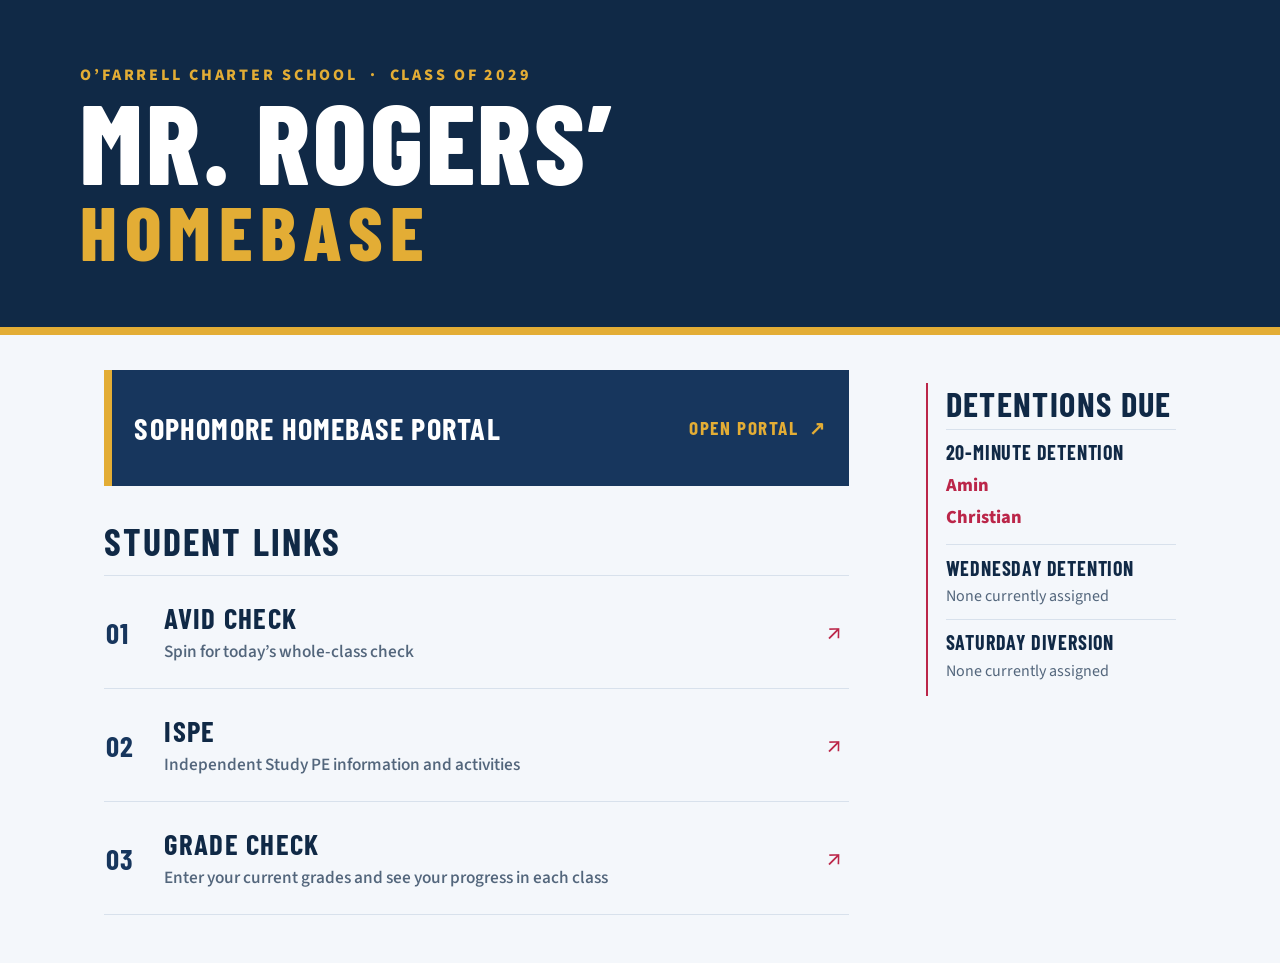
==== commit 8f279c9e: "Add detention-empty class for empty detention messagesClarify empty Wednesday and Saturday detention" ====
--- a/index.html
+++ b/index.html
@@ -195,6 +195,7 @@
   line-height: 1.15;
   text-transform: uppercase;
 }
+.detention-empty { margin-top: .35rem; color: var(--muted); font-size: 1rem; line-height: 1.4; }
 .detention-names { margin-top: .25rem; list-style: none; }
 .detention-names li {
   padding: .2rem 0;
@@ -428,9 +429,11 @@
       </section>
       <section class="detention-type" aria-labelledby="wednesday-detention-title">
         <h3 id="wednesday-detention-title">Wednesday Detention</h3>
+        <p class="detention-empty">None currently assigned</p>
       </section>
       <section class="detention-type" aria-labelledby="saturday-diversion-title">
         <h3 id="saturday-diversion-title">Saturday Diversion</h3>
+        <p class="detention-empty">None currently assigned</p>
       </section>
     </aside>
   </div>
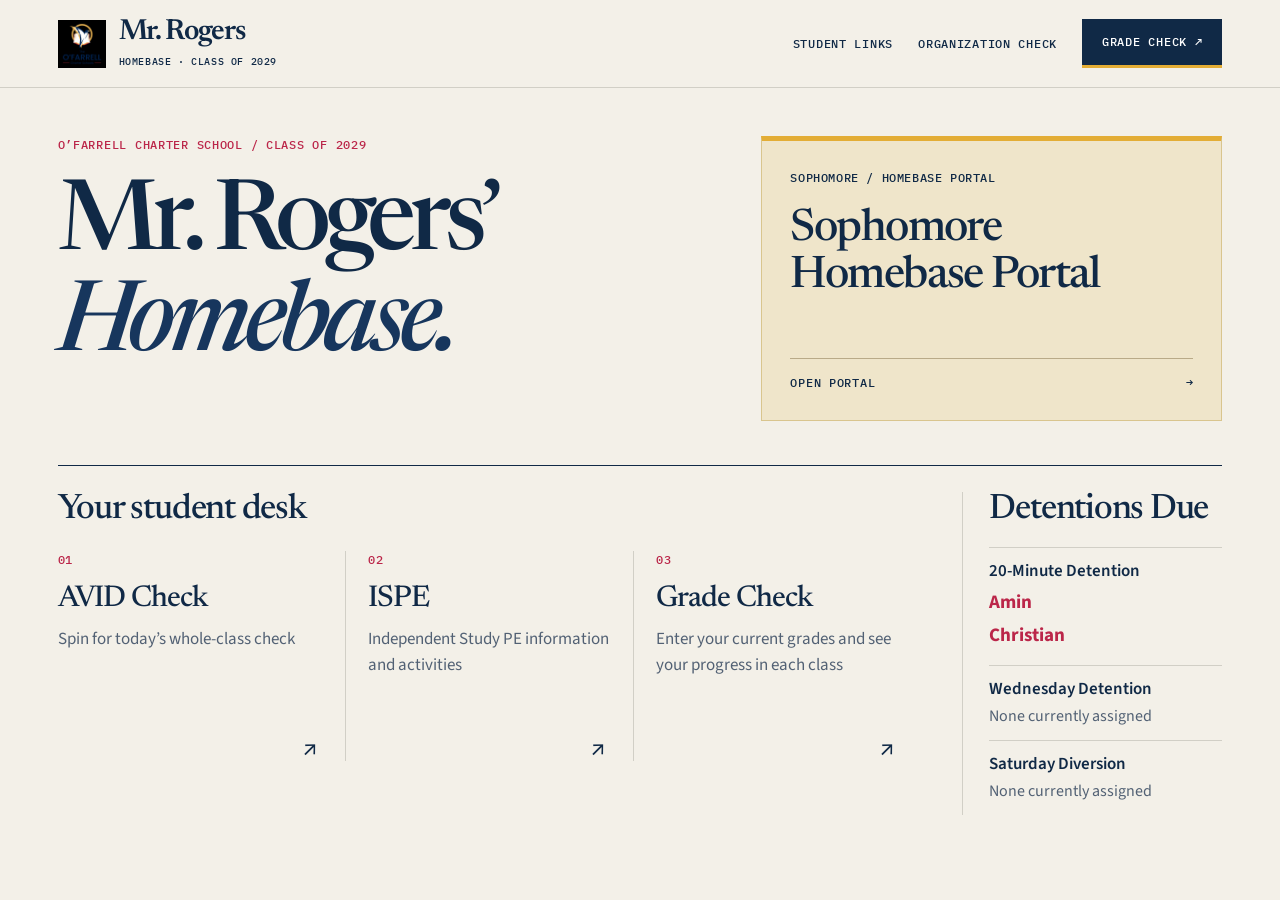
==== commit 4a34a821: "Restyle Homebase with APG editorial layout and school colors Updated the layout and styling for the " ====
--- a/index.html
+++ b/index.html
@@ -373,25 +373,65 @@
   *, *::before, *::after { scroll-behavior: auto !important; transition-duration: .01ms !important; }
 }
 </style>
+<link href="https://fonts.googleapis.com/css2?family=Newsreader:ital,opsz,wght@0,6..72,500;0,6..72,600;1,6..72,500&family=IBM+Plex+Mono:wght@400;500&display=swap" rel="stylesheet">
+<style>
+:root{--paper:#f3f0e8;--ink:#102946;--line:#d1cfc6;--muted:#526174}
+body{background:var(--paper);font-size:18px}
+.skip{position:absolute;top:-100px;left:20px;z-index:10;padding:12px;background:#fff;color:var(--navy-dark)}.skip:focus{top:10px}
+.site-header{border-bottom:1px solid var(--line)}
+.header-inner{max-width:1440px;margin:auto;padding:18px 4.5%;display:flex;align-items:center;justify-content:space-between;gap:28px}
+.brand{display:flex;align-items:center;gap:13px;text-decoration:none;color:var(--navy-dark)}
+.school-mark{width:48px;height:48px;object-fit:contain}
+.brand strong{display:block;font:600 29px/1 'Newsreader',Georgia,serif;letter-spacing:-.04em}
+.brand small,.header-nav,.opening-label,.portal-action,.activity-index,.section-label{font:500 12px/1.5 'IBM Plex Mono',monospace;letter-spacing:.06em;text-transform:uppercase}
+.brand small{display:block;margin-top:7px;font-size:10px}
+.header-nav{display:flex;align-items:center;gap:25px}.header-nav a{color:var(--navy-dark);text-decoration:none;padding:12px 0}.header-nav a:last-child{background:var(--navy-dark);color:#fff;padding:14px 20px;border-bottom:3px solid var(--gold)}.header-nav a:hover{text-decoration:underline;text-underline-offset:5px}
+.home-opening{max-width:1440px;margin:auto;padding:48px 4.5% 44px;display:grid;grid-template-columns:1.35fr 1fr;gap:7%;align-items:stretch}
+.hero{padding:0;background:transparent;border:0;margin:0}
+.hero p{margin:0 0 28px;color:var(--red);font:500 12px/1.5 'IBM Plex Mono',monospace;letter-spacing:.06em}
+.hero h1{color:var(--navy-dark);font:500 clamp(64px,7.6vw,112px)/.92 'Newsreader',Georgia,serif;letter-spacing:-.065em;text-transform:none}
+.hero h1 span{display:block;margin-top:.1em;color:var(--navy);font:italic 500 1em/.95 'Newsreader',Georgia,serif;letter-spacing:-.065em}
+.portal-link{min-height:285px;padding:28px;display:flex;flex-direction:column;align-items:stretch;gap:20px;background:#efe5ca;border:1px solid #d9c58e;border-top:5px solid var(--gold);color:var(--navy-dark)}
+.portal-link:hover{background:#eadfbe}
+.portal-meta{font:500 12px/1.5 'IBM Plex Mono',monospace;letter-spacing:.05em;text-transform:uppercase}
+.portal-title{display:block;margin:0;color:var(--navy-dark);font:500 clamp(32px,3.5vw,48px)/1.04 'Newsreader',Georgia,serif;letter-spacing:-.035em;text-transform:none}
+.portal-action{margin:auto 0 0;padding-top:15px;border-top:1px solid #b9aa88;color:var(--navy-dark);display:flex;justify-content:space-between}
+.section{max-width:1440px;padding:0 4.5% 48px}
+.home-content{border-top:1px solid var(--navy-dark);grid-template-columns:minmax(0,1fr) 260px;gap:40px;padding-top:26px}
+.home-section-heading,.detention-heading{font:500 35px/1.05 'Newsreader',Georgia,serif;letter-spacing:-.035em;text-transform:none}
+.home-section-heading{margin:0 0 22px}
+.activity-list{display:grid;grid-template-columns:repeat(3,minmax(0,1fr));border:0}
+.activity-list li{border:0;border-right:1px solid var(--line);padding:0 22px}.activity-list li:first-child{padding-left:0}.activity-list li:last-child{border-right:0}
+.activity-row{position:relative;display:flex;flex-direction:column;align-items:flex-start;gap:15px;padding:0 0 36px;min-height:210px}
+.activity-row:hover{padding:0 0 36px;background:transparent}
+.activity-index{font-size:12px;color:var(--red)}
+.activity-row h3{font:500 30px/1.05 'Newsreader',Georgia,serif;letter-spacing:-.035em;text-transform:none;margin:0 0 12px;color:var(--navy-dark)}
+.activity-row:hover h3{text-decoration:underline;text-decoration-thickness:1px;text-underline-offset:5px}
+.activity-row p{font-size:17px;font-weight:400;line-height:1.5}
+.activity-arrow{position:absolute;bottom:0;right:5px;color:var(--navy-dark);font-size:26px}
+.detention-notice{margin:0;padding:0 0 0 26px;border-left:1px solid var(--line)}
+.detention-heading{margin:0 0 18px}
+.detention-type{padding:12px 0}.detention-type h3{font:600 17px/1.3 'Source Sans 3',Arial,sans-serif;letter-spacing:0;text-transform:none}
+.detention-names li{font-size:19px;font-weight:700}.detention-empty{font-size:16px}
+a:focus-visible{outline:3px solid var(--red);outline-offset:5px}
+@media(max-width:1000px){.home-content{grid-template-columns:1fr}.detention-notice{padding:24px 0 0;border-left:0;border-top:1px solid var(--line);display:grid;grid-template-columns:repeat(3,1fr);gap:20px}.detention-heading{grid-column:1/-1;margin:0}.home-opening{gap:5%}.header-nav{gap:16px}.hero h1{font-size:clamp(60px,8vw,90px)}}
+@media(max-width:700px){.header-inner{padding:16px 5%;align-items:flex-start;flex-wrap:wrap;gap:16px}.header-nav{width:100%;justify-content:space-between;gap:12px;font-size:11px}.header-nav a:last-child{padding:10px 14px}.home-opening{padding:32px 5%;grid-template-columns:1fr;gap:30px}.hero p{font-size:11px;margin-bottom:20px}.hero h1{font-size:clamp(62px,13vw,90px)}.portal-link{min-height:235px;padding:24px;flex-direction:column}.portal-title{font-size:38px}.section{padding:0 5% 36px}.activity-list{grid-template-columns:1fr}.activity-list li,.activity-list li:first-child{padding:20px 0;border-right:0;border-bottom:1px solid var(--line)}.activity-list li:first-child{padding-top:0}.activity-row{min-height:0;padding-bottom:28px;gap:10px}.activity-row:hover{padding-bottom:28px}.activity-row h3{font-size:32px}.home-content{padding-top:24px;gap:30px}.detention-notice{grid-template-columns:1fr;gap:0}.detention-heading{margin-bottom:18px}.home-section-heading{font-size:36px}}
+</style>
 </head>
 <body>
 
-<section class="hero">
-  <p>O’Farrell Charter School &nbsp;·&nbsp; Class of 2029</p>
-  <h1>Mr. Rogers’<span>Homebase</span></h1>
-</section>
-
+<a class="skip" href="#student-links">Skip to student links</a>
+<header class="site-header"><div class="header-inner">
+<a class="brand" href="./"><img class="school-mark" src="./OFarrell-District-Logo.png" alt=""><span><strong>Mr. Rogers</strong><small>Homebase · Class of 2029</small></span></a>
+<nav class="header-nav" aria-label="Homebase navigation"><a href="#student-links">Student links</a><a href="./avid-check/">Organization check</a><a href="https://script.google.com/a/macros/ofarrellschool.org/s/AKfycbyTlmf-qRkpWc_uRXry2GgxvPpMSDtVQNLqRIA299nyR0rSpZlJZ5dp6X6DLPGvi-kExQ/exec?mode=grades">Grade check ↗</a></nav>
+</div></header>
+<div class="home-opening">
+<section class="hero"><p>O’Farrell Charter School / Class of 2029</p><h1>Mr. Rogers’<span>Homebase.</span></h1></section>
+<a class="portal-link" href="https://sites.google.com/ofarrellschool.org/homebase/Sophomore"><span class="portal-meta">Sophomore / Homebase portal</span><span class="portal-title">Sophomore<br>Homebase Portal</span><span class="portal-action">Open portal <span aria-hidden="true">→</span></span></a>
+</div>
 <section class="section" id="home" data-view="home">
-  <div class="home-content">
-    <main class="home-main">
-      <a class="portal-link" href="https://sites.google.com/ofarrellschool.org/homebase/Sophomore">
-        <span>
-          <span class="portal-title">Sophomore Homebase Portal</span>
-        </span>
-        <span class="portal-action">Open portal&nbsp; ↗</span>
-      </a>
-
-      <h2 class="home-section-heading">Student Links</h2>
+<div class="home-content">
+<main class="home-main" id="student-links"><h2 class="home-section-heading">Your student desk</h2>
       <ul class="activity-list">
         <li>
           <a class="activity-row" href="./avid-check/">
@@ -415,8 +455,7 @@
           </a>
         </li>
       </ul>
-    </main>
-
+</main>
     <aside class="detention-notice" aria-labelledby="detention-title">
       <h2 class="detention-heading" id="detention-title">Detentions Due</h2>
       <section class="detention-type" aria-labelledby="regular-detention-title">
@@ -436,9 +475,7 @@
         <p class="detention-empty">None currently assigned</p>
       </section>
     </aside>
-  </div>
-</section>
-
+</div></section>
 <section class="section hb-work-section" id="hb-work" data-view="hb-work" hidden>
   <div class="hb-work-hero">
     <p class="agenda-kicker">Homebase activities</p>
@@ -945,3 +982,4 @@
 
 </body>
 </html>
+
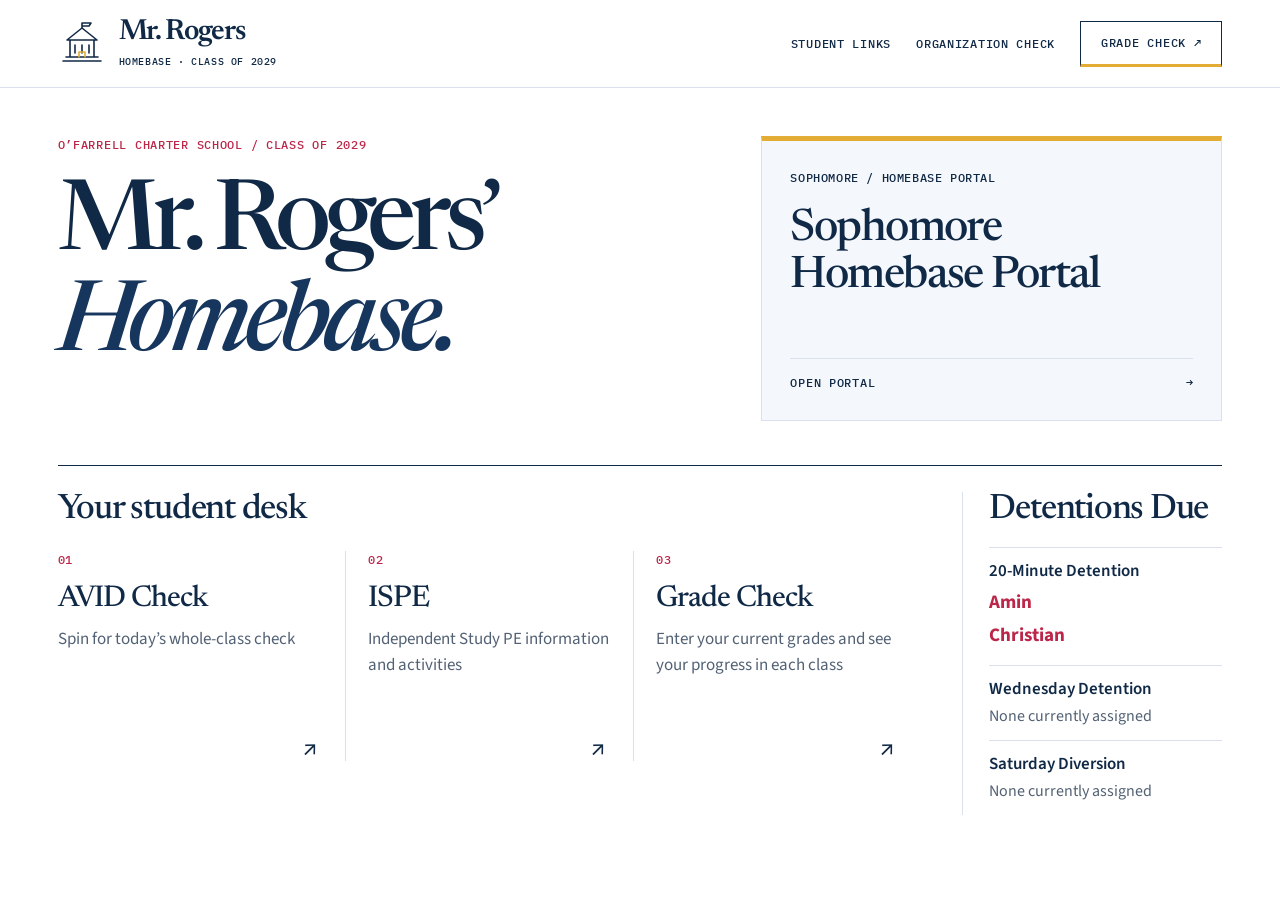
==== commit 67a4e0b3: "Use SVG school mark and white Homebase canvas" ====
--- a/index.html
+++ b/index.html
@@ -375,7 +375,7 @@
 </style>
 <link href="https://fonts.googleapis.com/css2?family=Newsreader:ital,opsz,wght@0,6..72,500;0,6..72,600;1,6..72,500&family=IBM+Plex+Mono:wght@400;500&display=swap" rel="stylesheet">
 <style>
-:root{--paper:#f3f0e8;--ink:#102946;--line:#d1cfc6;--muted:#526174}
+:root{--paper:#ffffff;--ink:#102946;--line:#d8e1ec;--muted:#526174}
 body{background:var(--paper);font-size:18px}
 .skip{position:absolute;top:-100px;left:20px;z-index:10;padding:12px;background:#fff;color:var(--navy-dark)}.skip:focus{top:10px}
 .site-header{border-bottom:1px solid var(--line)}
@@ -385,17 +385,17 @@
 .brand strong{display:block;font:600 29px/1 'Newsreader',Georgia,serif;letter-spacing:-.04em}
 .brand small,.header-nav,.opening-label,.portal-action,.activity-index,.section-label{font:500 12px/1.5 'IBM Plex Mono',monospace;letter-spacing:.06em;text-transform:uppercase}
 .brand small{display:block;margin-top:7px;font-size:10px}
-.header-nav{display:flex;align-items:center;gap:25px}.header-nav a{color:var(--navy-dark);text-decoration:none;padding:12px 0}.header-nav a:last-child{background:var(--navy-dark);color:#fff;padding:14px 20px;border-bottom:3px solid var(--gold)}.header-nav a:hover{text-decoration:underline;text-underline-offset:5px}
+.header-nav{display:flex;align-items:center;gap:25px}.header-nav a{color:var(--navy-dark);text-decoration:none;padding:12px 0}.header-nav a:last-child{background:#fff;color:var(--navy-dark);padding:12px 20px;border:1px solid var(--navy-dark);border-bottom:3px solid var(--gold)}.header-nav a:hover{text-decoration:underline;text-underline-offset:5px}
 .home-opening{max-width:1440px;margin:auto;padding:48px 4.5% 44px;display:grid;grid-template-columns:1.35fr 1fr;gap:7%;align-items:stretch}
 .hero{padding:0;background:transparent;border:0;margin:0}
 .hero p{margin:0 0 28px;color:var(--red);font:500 12px/1.5 'IBM Plex Mono',monospace;letter-spacing:.06em}
 .hero h1{color:var(--navy-dark);font:500 clamp(64px,7.6vw,112px)/.92 'Newsreader',Georgia,serif;letter-spacing:-.065em;text-transform:none}
 .hero h1 span{display:block;margin-top:.1em;color:var(--navy);font:italic 500 1em/.95 'Newsreader',Georgia,serif;letter-spacing:-.065em}
-.portal-link{min-height:285px;padding:28px;display:flex;flex-direction:column;align-items:stretch;gap:20px;background:#efe5ca;border:1px solid #d9c58e;border-top:5px solid var(--gold);color:var(--navy-dark)}
-.portal-link:hover{background:#eadfbe}
+.portal-link{min-height:285px;padding:28px;display:flex;flex-direction:column;align-items:stretch;gap:20px;background:#f4f7fb;border:1px solid #d8e1ec;border-top:5px solid var(--gold);color:var(--navy-dark)}
+.portal-link:hover{background:#e8f2ff}
 .portal-meta{font:500 12px/1.5 'IBM Plex Mono',monospace;letter-spacing:.05em;text-transform:uppercase}
 .portal-title{display:block;margin:0;color:var(--navy-dark);font:500 clamp(32px,3.5vw,48px)/1.04 'Newsreader',Georgia,serif;letter-spacing:-.035em;text-transform:none}
-.portal-action{margin:auto 0 0;padding-top:15px;border-top:1px solid #b9aa88;color:var(--navy-dark);display:flex;justify-content:space-between}
+.portal-action{margin:auto 0 0;padding-top:15px;border-top:1px solid var(--line);color:var(--navy-dark);display:flex;justify-content:space-between}
 .section{max-width:1440px;padding:0 4.5% 48px}
 .home-content{border-top:1px solid var(--navy-dark);grid-template-columns:minmax(0,1fr) 260px;gap:40px;padding-top:26px}
 .home-section-heading,.detention-heading{font:500 35px/1.05 'Newsreader',Georgia,serif;letter-spacing:-.035em;text-transform:none}
@@ -422,7 +422,7 @@
 
 <a class="skip" href="#student-links">Skip to student links</a>
 <header class="site-header"><div class="header-inner">
-<a class="brand" href="./"><img class="school-mark" src="./OFarrell-District-Logo.png" alt=""><span><strong>Mr. Rogers</strong><small>Homebase · Class of 2029</small></span></a>
+<a class="brand" href="./"><svg class="school-mark" viewBox="0 0 48 48" fill="none" stroke="currentColor" stroke-width="1.6" stroke-linecap="round" stroke-linejoin="round" aria-hidden="true"><path d="M5 41h38M8 37h32M12 20h24v17H12zM9 20 24 8l15 12H9ZM24 8V3m0 0h9l-2 3h-7M17 25v8m7-8v8m7-8v8"/><path d="M21 37v-5h6v5" stroke="#e3ad35"/></svg><span><strong>Mr. Rogers</strong><small>Homebase · Class of 2029</small></span></a>
 <nav class="header-nav" aria-label="Homebase navigation"><a href="#student-links">Student links</a><a href="./avid-check/">Organization check</a><a href="https://script.google.com/a/macros/ofarrellschool.org/s/AKfycbyTlmf-qRkpWc_uRXry2GgxvPpMSDtVQNLqRIA299nyR0rSpZlJZ5dp6X6DLPGvi-kExQ/exec?mode=grades">Grade check ↗</a></nav>
 </div></header>
 <div class="home-opening">
@@ -983,3 +983,4 @@
 </body>
 </html>
 
+
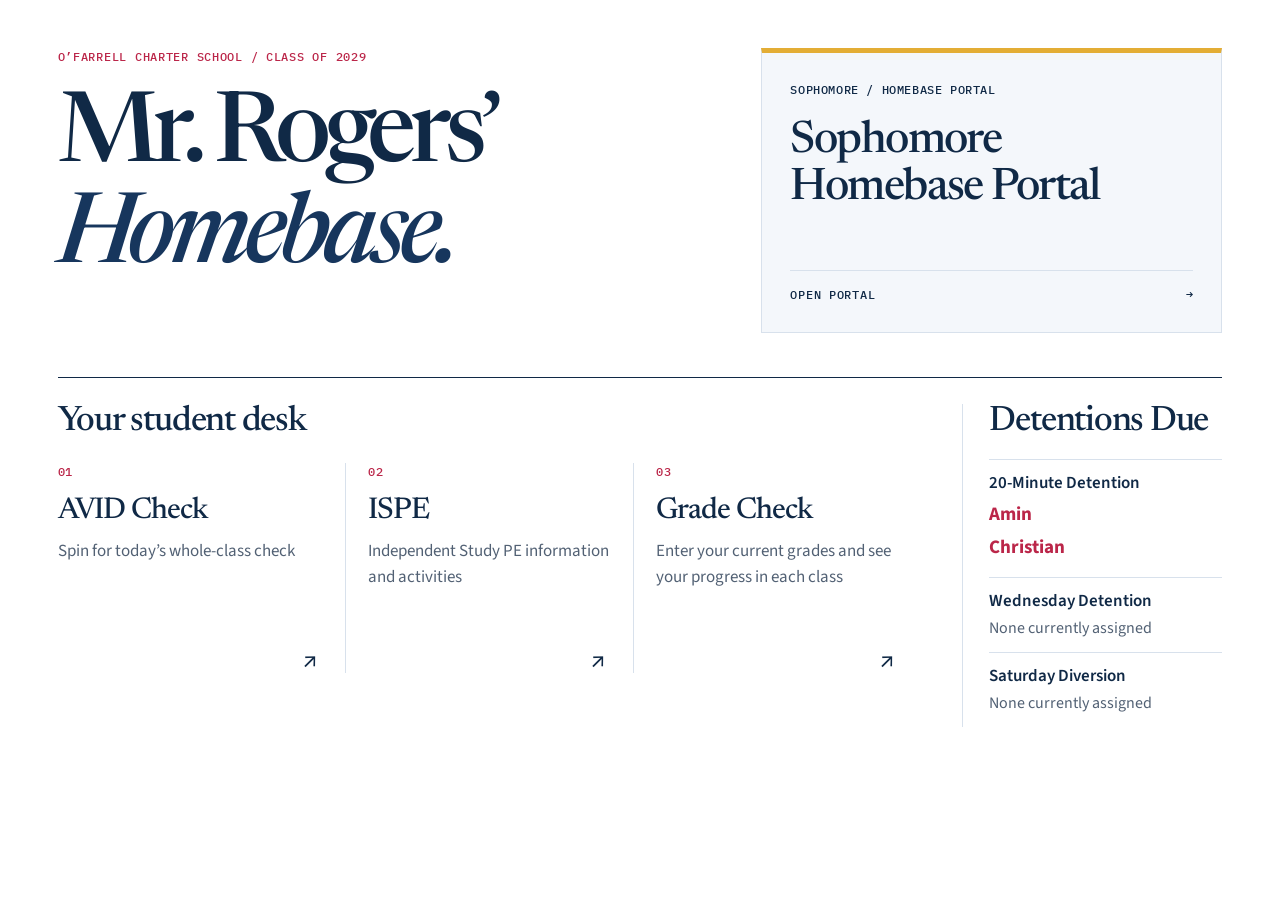
==== commit 872dcae0: "Remove duplicate Homebase header and navigation" ====
--- a/index.html
+++ b/index.html
@@ -421,10 +421,6 @@
 <body>
 
 <a class="skip" href="#student-links">Skip to student links</a>
-<header class="site-header"><div class="header-inner">
-<a class="brand" href="./"><svg class="school-mark" viewBox="0 0 48 48" fill="none" stroke="currentColor" stroke-width="1.6" stroke-linecap="round" stroke-linejoin="round" aria-hidden="true"><path d="M5 41h38M8 37h32M12 20h24v17H12zM9 20 24 8l15 12H9ZM24 8V3m0 0h9l-2 3h-7M17 25v8m7-8v8m7-8v8"/><path d="M21 37v-5h6v5" stroke="#e3ad35"/></svg><span><strong>Mr. Rogers</strong><small>Homebase · Class of 2029</small></span></a>
-<nav class="header-nav" aria-label="Homebase navigation"><a href="#student-links">Student links</a><a href="./avid-check/">Organization check</a><a href="https://script.google.com/a/macros/ofarrellschool.org/s/AKfycbyTlmf-qRkpWc_uRXry2GgxvPpMSDtVQNLqRIA299nyR0rSpZlJZ5dp6X6DLPGvi-kExQ/exec?mode=grades">Grade check ↗</a></nav>
-</div></header>
 <div class="home-opening">
 <section class="hero"><p>O’Farrell Charter School / Class of 2029</p><h1>Mr. Rogers’<span>Homebase.</span></h1></section>
 <a class="portal-link" href="https://sites.google.com/ofarrellschool.org/homebase/Sophomore"><span class="portal-meta">Sophomore / Homebase portal</span><span class="portal-title">Sophomore<br>Homebase Portal</span><span class="portal-action">Open portal <span aria-hidden="true">→</span></span></a>
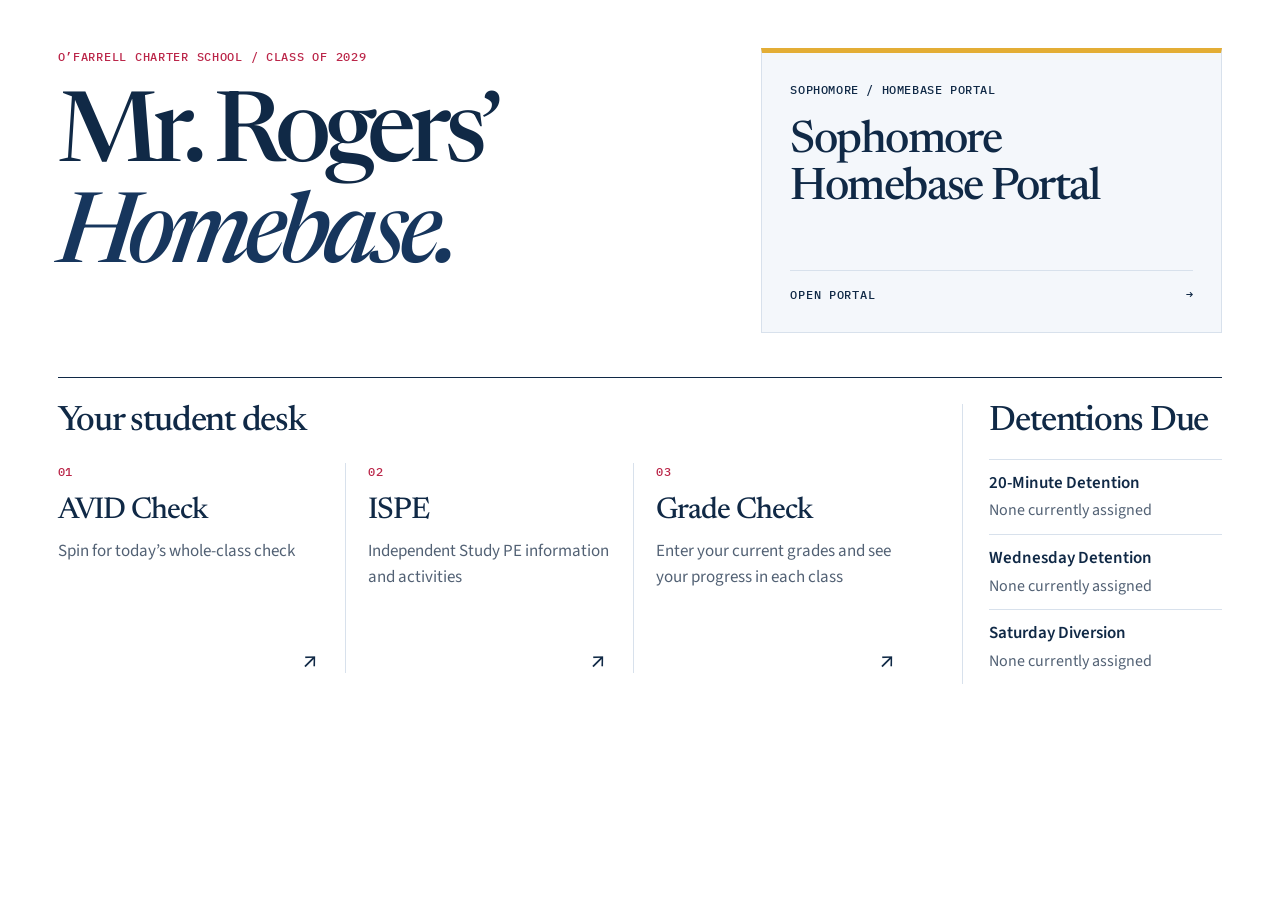
==== commit 1f10c85d: "Remove Amin and Christian from detentions due Removed the list of students with a 20-minute detentio" ====
--- a/index.html
+++ b/index.html
@@ -456,11 +456,7 @@
       <h2 class="detention-heading" id="detention-title">Detentions Due</h2>
       <section class="detention-type" aria-labelledby="regular-detention-title">
         <h3 id="regular-detention-title">20-Minute Detention</h3>
-        <ul class="detention-names" aria-label="Students with a 20-minute detention due">
-          <li>Amin</li>
-          <li>Christian</li>
-          
-        </ul>
+        <p class="detention-empty">None currently assigned</p>
       </section>
       <section class="detention-type" aria-labelledby="wednesday-detention-title">
         <h3 id="wednesday-detention-title">Wednesday Detention</h3>
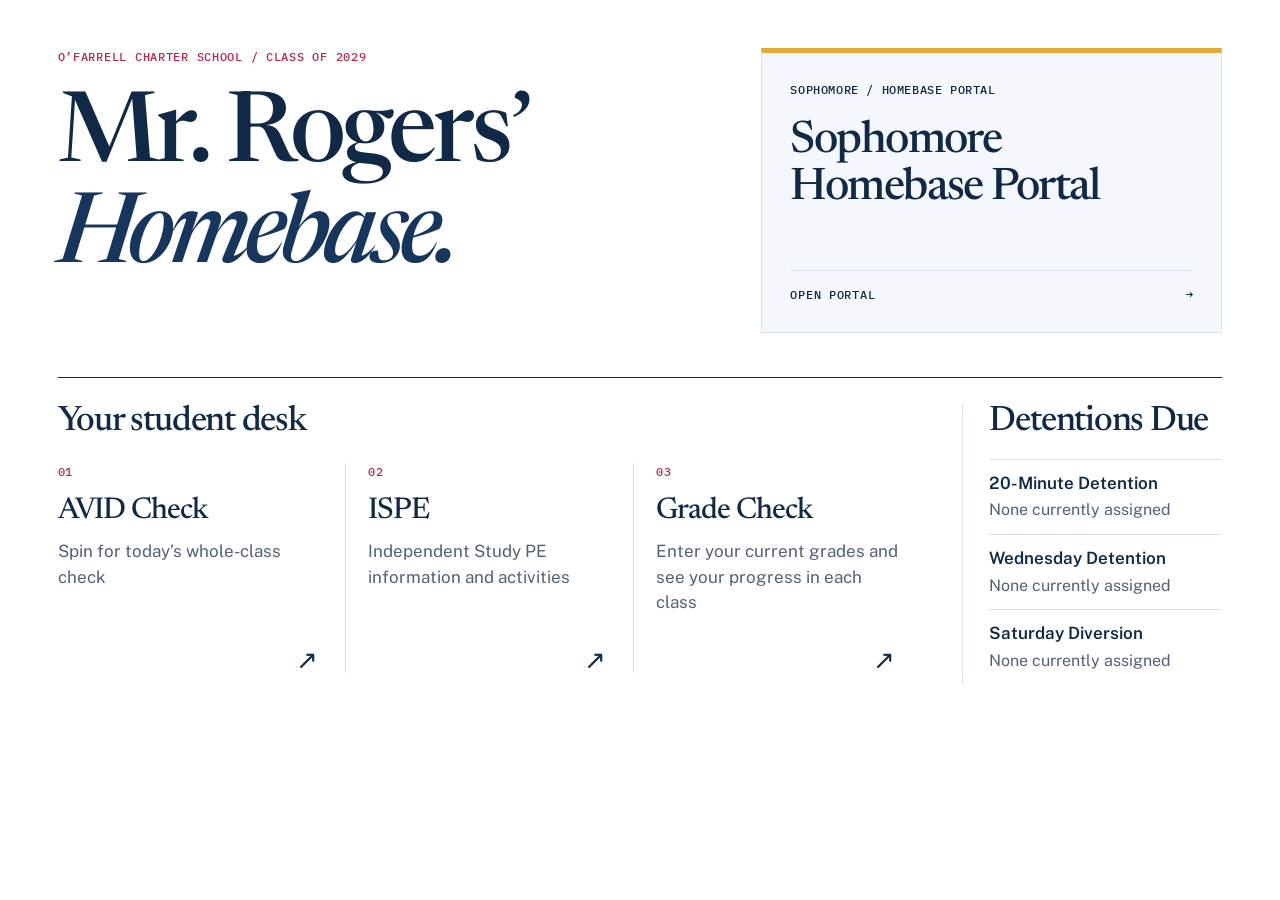
==== commit cb2fd20d: "Unify Homebase pages with APG editorial typography and school palette" ====
--- a/index.html
+++ b/index.html
@@ -7,7 +7,6 @@
 <meta name="description" content="Mr. Rogers' Homebase for weekly check-ins and activities.">
 <link rel="preconnect" href="https://fonts.googleapis.com">
 <link rel="preconnect" href="https://fonts.gstatic.com" crossorigin>
-<link href="https://fonts.googleapis.com/css2?family=Barlow+Condensed:wght@500;600;700;800&family=Source+Sans+3:wght@400;500;600;700;800&display=swap" rel="stylesheet">
 <link rel="canonical" href="https://wpr-creator.github.io/homebase/">
 <meta property="og:type" content="website">
 <meta property="og:site_name" content="Mr. Rogers' Homebase">
@@ -373,7 +372,6 @@
   *, *::before, *::after { scroll-behavior: auto !important; transition-duration: .01ms !important; }
 }
 </style>
-<link href="https://fonts.googleapis.com/css2?family=Newsreader:ital,opsz,wght@0,6..72,500;0,6..72,600;1,6..72,500&family=IBM+Plex+Mono:wght@400;500&display=swap" rel="stylesheet">
 <style>
 :root{--paper:#ffffff;--ink:#102946;--line:#d8e1ec;--muted:#526174}
 body{background:var(--paper);font-size:18px}
@@ -417,8 +415,9 @@
 @media(max-width:1000px){.home-content{grid-template-columns:1fr}.detention-notice{padding:24px 0 0;border-left:0;border-top:1px solid var(--line);display:grid;grid-template-columns:repeat(3,1fr);gap:20px}.detention-heading{grid-column:1/-1;margin:0}.home-opening{gap:5%}.header-nav{gap:16px}.hero h1{font-size:clamp(60px,8vw,90px)}}
 @media(max-width:700px){.header-inner{padding:16px 5%;align-items:flex-start;flex-wrap:wrap;gap:16px}.header-nav{width:100%;justify-content:space-between;gap:12px;font-size:11px}.header-nav a:last-child{padding:10px 14px}.home-opening{padding:32px 5%;grid-template-columns:1fr;gap:30px}.hero p{font-size:11px;margin-bottom:20px}.hero h1{font-size:clamp(62px,13vw,90px)}.portal-link{min-height:235px;padding:24px;flex-direction:column}.portal-title{font-size:38px}.section{padding:0 5% 36px}.activity-list{grid-template-columns:1fr}.activity-list li,.activity-list li:first-child{padding:20px 0;border-right:0;border-bottom:1px solid var(--line)}.activity-list li:first-child{padding-top:0}.activity-row{min-height:0;padding-bottom:28px;gap:10px}.activity-row:hover{padding-bottom:28px}.activity-row h3{font-size:32px}.home-content{padding-top:24px;gap:30px}.detention-notice{grid-template-columns:1fr;gap:0}.detention-heading{margin-bottom:18px}.home-section-heading{font-size:36px}}
 </style>
+<link rel="stylesheet" href="homebase-theme.css?v=20261115-editorial">
 </head>
-<body>
+<body class="hb-site" data-hb-page="home">
 
 <a class="skip" href="#student-links">Skip to student links</a>
 <div class="home-opening">
--- a/homebase-theme.css
+++ b/homebase-theme.css
@@ -0,0 +1,56 @@
+/* APG's editorial typography, with Homebase's O'Farrell palette. */
+@import url('https://fonts.googleapis.com/css2?family=Newsreader:ital,opsz,wght@0,6..72,400;0,6..72,500;0,6..72,600;1,6..72,500&family=Public+Sans:wght@400;500;600;700&family=IBM+Plex+Mono:wght@400;500;600&display=swap');
+
+:root {
+  --navy:#17365d; --navy-dark:#102946; --navy-deep:#102946;
+  --gold:#e3ad35; --gold-soft:#fff9e9; --red:#bb2649;
+  --ink:#102946; --muted:#526174; --line:#d8e1ec;
+  --paper:#fff; --canvas:#f4f7fb;
+}
+.hb-site {font-family:'Public Sans',Arial,sans-serif;color:var(--ink);background:var(--paper)}
+.hb-site h1,.hb-site h2,.hb-site h3,.hb-site .portal-title,.hb-site .hub,.hb-site .hub-label {font-family:'Newsreader',Georgia,serif;font-weight:500;letter-spacing:-.035em;text-transform:none}
+.hb-site button,.hb-site input,.hb-site textarea,.hb-site select {font-family:'Public Sans',Arial,sans-serif}
+.hb-site .label,.hb-site .eyebrow,.hb-site .kicker,.hb-site .page-head-eyebrow,.hb-site .topbar-back,.hb-site .topbar-brand,.hb-site .qf-label {font-family:'IBM Plex Mono',monospace;font-weight:500;letter-spacing:.06em}
+.hb-site .detention-type h3 {font:600 17px/1.3 'Public Sans',Arial,sans-serif;letter-spacing:0}
+.hb-site :is(a,button,input,textarea,select):focus-visible {outline:3px solid var(--red);outline-offset:4px}
+
+/* Activity pages use the same flat paper, fine rules, and school accents. */
+.hb-site[data-hb-page='avid'] main {text-align:left;padding-top:36px}
+.hb-site[data-hb-page='avid'] h1 {font-size:clamp(38px,6vw,66px);line-height:1.05;color:var(--navy-dark)}
+.hb-site[data-hb-page='avid'] .intro {margin:14px 0 0;max-width:700px}
+.hb-site[data-hb-page='avid'] .result,.hb-site[data-hb-page='avid'] .ready {border:1px solid var(--line);border-top:3px solid var(--gold);border-radius:0;background:#f4f7fb;box-shadow:none}
+.hb-site[data-hb-page='avid'] .ready {padding:24px}
+.hb-site[data-hb-page='avid'] h2 {font-size:clamp(30px,4vw,42px);line-height:1.12}
+.hb-site[data-hb-page='avid'] .wheel-label {font-family:'Public Sans',Arial,sans-serif;font-weight:700;letter-spacing:0}
+.hb-site[data-hb-page='avid'] button {font-family:'Public Sans',Arial,sans-serif;font-weight:600;box-shadow:none;border-radius:2px;background:var(--navy);color:#fff}
+.hb-site[data-hb-page='avid'] button:hover {background:var(--navy-dark)}
+.hb-site[data-hb-page='avid'] button:disabled {background:#7d8792}
+
+.hb-site[data-hb-page='elementary'] {background:#fff;color:var(--ink)}
+.hb-site[data-hb-page='elementary'] header {text-align:left;border-bottom:1px solid var(--line);padding-bottom:20px}
+.hb-site[data-hb-page='elementary'] h1 {font-size:clamp(38px,5vw,62px);line-height:1.05}
+.hb-site[data-hb-page='elementary'] .eyebrow,.hb-site[data-hb-page='elementary'] .instructions .kicker {color:var(--red);font-size:12px}
+.hb-site[data-hb-page='elementary'] .instructions {border-top:3px solid var(--gold)}
+.hb-site[data-hb-page='elementary'] button {background:var(--navy);border-radius:2px;box-shadow:none}
+.hb-site[data-hb-page='elementary'] .wheel-label {font-family:'Public Sans',Arial,sans-serif}
+.hb-site[data-hb-page='elementary'] .pointer {border-top-color:var(--red)}
+
+.hb-site[data-hb-page='quote'] {--navy:#17365d;--navy-2:#f4f7fb;--navy-3:#e8f2ff;--navy-card:#fff;--gold-light:#75531a;--gold-dim:#fff9e9;--gold-border:#dac58f;--red-bright:#bb2649;--red-dim:#fff0f3;--cream:#102946;--cream-2:#172638;--muted:#526174;--muted-2:#607084;--border:#d8e1ec;background:#fff;color:var(--ink)}
+.hb-site[data-hb-page='quote']::before,.hb-site[data-hb-page='quote'] .ambient {display:none}
+.hb-site[data-hb-page='quote'] .topbar {background:#fff;backdrop-filter:none;border-bottom-color:var(--line)}
+.hb-site[data-hb-page='quote'] .topbar-brand {color:var(--navy-dark)}
+.hb-site[data-hb-page='quote'] .topbar-brand span {color:var(--navy)}
+.hb-site[data-hb-page='quote'] .page-head {text-align:left}
+.hb-site[data-hb-page='quote'] .page-head h1 {font:500 clamp(38px,7vw,62px)/1.04 'Newsreader',Georgia,serif;letter-spacing:-.035em}
+.hb-site[data-hb-page='quote'] .page-head h1 em {color:var(--navy)}
+.hb-site[data-hb-page='quote'] .page-head-eyebrow {color:var(--red)}
+.hb-site[data-hb-page='quote'] .card {border:1px solid var(--line);border-radius:0;box-shadow:none;animation:none}
+.hb-site[data-hb-page='quote'] .card::before {background:var(--gold);height:3px}
+.hb-site[data-hb-page='quote'] .card-heading-text h2 {font:500 30px/1.1 'Newsreader',Georgia,serif}
+.hb-site[data-hb-page='quote'] .card-num {font-family:'Newsreader',Georgia,serif;color:var(--navy);opacity:.45;font-weight:500}
+.hb-site[data-hb-page='quote'] :is(.bubble,.preview-q,.qf-text) {font-family:'Newsreader',Georgia,serif;font-weight:500}
+.hb-site[data-hb-page='quote'] :is(.ritem,.note p,td) {color:var(--ink)}
+.hb-site[data-hb-page='quote'] .btn-navy-outline {border-color:var(--navy)}
+.hb-site[data-hb-page='quote'] .err {color:var(--red)}
+.hb-site[data-hb-page='quote'] :is(.plabel.active,.plabel.done,.preview-name,.qf-label,th) {color:#75531a}
+.hb-site[data-hb-page='quote'] :is(input[type='text'],textarea,select) {background-color:#fff;border-color:#aebed0}
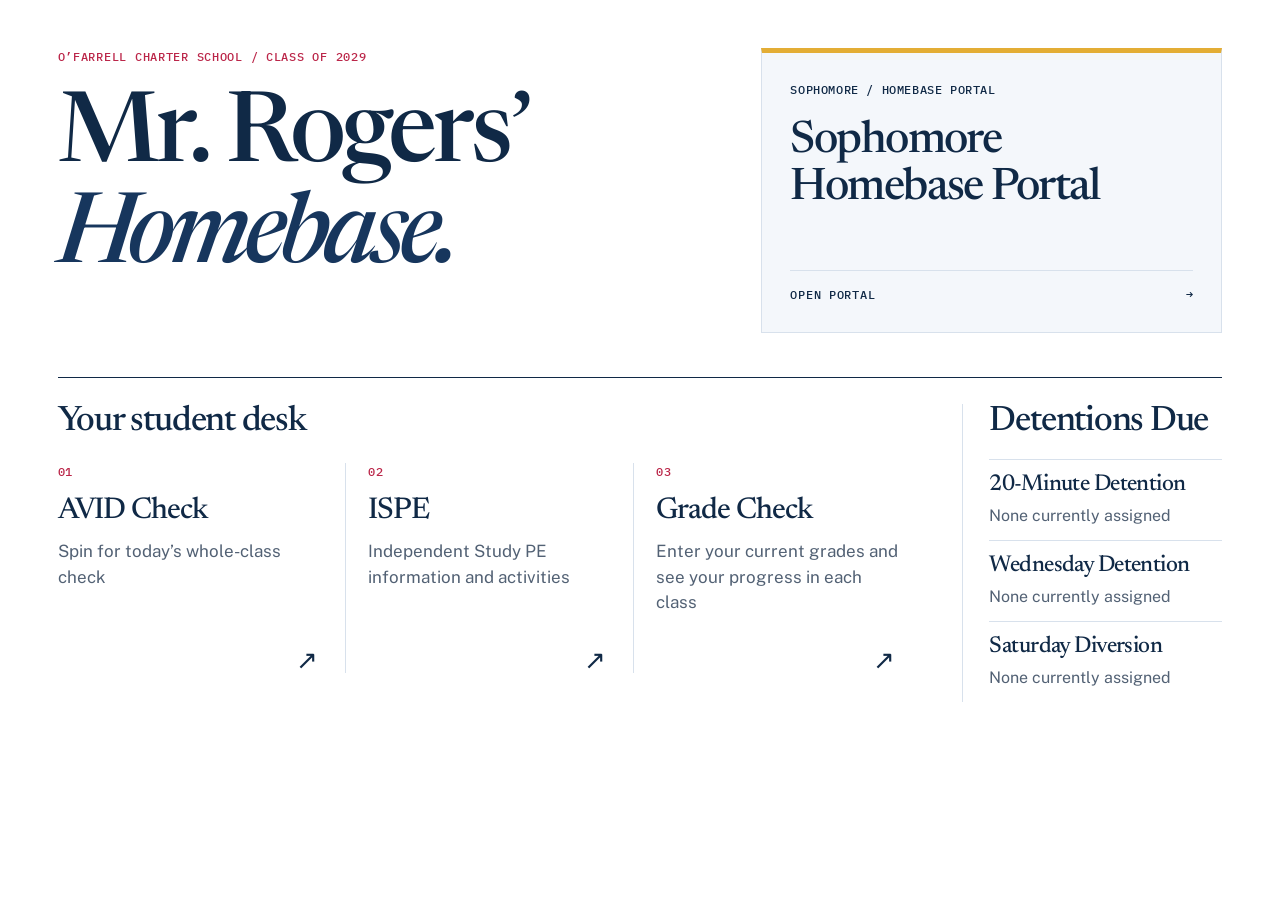
==== commit 960504dd: "Correct uniform heading styles and school palette across activities" ====
--- a/index.html
+++ b/index.html
@@ -47,7 +47,7 @@
 [hidden] { display: none !important; }
 
 body {
-  font-family: 'Source Sans 3', Arial, Helvetica, sans-serif;
+  font-family: 'Public Sans', Arial, Helvetica, sans-serif;
   background: var(--paper);
   color: var(--ink);
   min-height: 100vh;
@@ -70,7 +70,7 @@
 }
 .hero h1 {
   color: var(--white);
-  font-family: 'Barlow Condensed', 'Arial Narrow', Impact, sans-serif;
+  font-family: 'Newsreader', Georgia, serif;
   font-size: clamp(4rem, 9vw, 7rem);
   font-weight: 800;
   line-height: .82;
@@ -107,7 +107,7 @@
 .portal-link:hover { background: var(--navy-dark); }
 .portal-title {
   color: var(--white);
-  font-family: 'Barlow Condensed', 'Arial Narrow', Impact, sans-serif;
+  font-family: 'Newsreader', Georgia, serif;
   font-size: 1.9rem;
   font-weight: 700;
   letter-spacing: .04em;
@@ -116,7 +116,7 @@
 .portal-action {
   margin-left: auto;
   color: var(--gold);
-  font-family: 'Barlow Condensed', 'Arial Narrow', Impact, sans-serif;
+  font-family: 'Newsreader', Georgia, serif;
   font-size: 1.2rem;
   font-weight: 700;
   letter-spacing: .08em;
@@ -127,7 +127,7 @@
 .home-section-heading {
   margin: 2rem 0 .7rem;
   color: var(--navy-dark);
-  font-family: 'Barlow Condensed', 'Arial Narrow', Impact, sans-serif;
+  font-family: 'Newsreader', Georgia, serif;
   font-size: 2.35rem;
   font-weight: 700;
   letter-spacing: .055em;
@@ -149,7 +149,7 @@
 .activity-row:hover { padding-left: .5rem; color: var(--navy); background: var(--gold-soft); }
 .activity-index {
   color: var(--navy);
-  font-family: 'Barlow Condensed', 'Arial Narrow', Impact, sans-serif;
+  font-family: 'Newsreader', Georgia, serif;
   font-size: 1.8rem;
   font-weight: 700;
   letter-spacing: .03em;
@@ -157,7 +157,7 @@
 .activity-row h3 {
   margin-bottom: .28rem;
   color: var(--navy-dark);
-  font-family: 'Barlow Condensed', 'Arial Narrow', Impact, sans-serif;
+  font-family: 'Newsreader', Georgia, serif;
   font-size: 1.8rem;
   font-weight: 700;
   letter-spacing: .045em;
@@ -177,7 +177,7 @@
 .detention-heading {
   margin: 0 0 .45rem;
   color: var(--navy-dark);
-  font-family: 'Barlow Condensed', 'Arial Narrow', Impact, sans-serif;
+  font-family: 'Newsreader', Georgia, serif;
   font-size: 2.15rem;
   font-weight: 700;
   letter-spacing: .04em;
@@ -187,7 +187,7 @@
 .detention-type { padding: .7rem 0; border-top: 1px solid var(--line); }
 .detention-type h3 {
   color: var(--navy-dark);
-  font-family: 'Barlow Condensed', 'Arial Narrow', Impact, sans-serif;
+  font-family: 'Newsreader', Georgia, serif;
   font-size: 1.25rem;
   font-weight: 700;
   letter-spacing: .04em;
@@ -409,13 +409,13 @@
 .activity-arrow{position:absolute;bottom:0;right:5px;color:var(--navy-dark);font-size:26px}
 .detention-notice{margin:0;padding:0 0 0 26px;border-left:1px solid var(--line)}
 .detention-heading{margin:0 0 18px}
-.detention-type{padding:12px 0}.detention-type h3{font:600 17px/1.3 'Source Sans 3',Arial,sans-serif;letter-spacing:0;text-transform:none}
+.detention-type{padding:12px 0}.detention-type h3{font:600 17px/1.3 'Public Sans',Arial,sans-serif;letter-spacing:0;text-transform:none}
 .detention-names li{font-size:19px;font-weight:700}.detention-empty{font-size:16px}
 a:focus-visible{outline:3px solid var(--red);outline-offset:5px}
 @media(max-width:1000px){.home-content{grid-template-columns:1fr}.detention-notice{padding:24px 0 0;border-left:0;border-top:1px solid var(--line);display:grid;grid-template-columns:repeat(3,1fr);gap:20px}.detention-heading{grid-column:1/-1;margin:0}.home-opening{gap:5%}.header-nav{gap:16px}.hero h1{font-size:clamp(60px,8vw,90px)}}
 @media(max-width:700px){.header-inner{padding:16px 5%;align-items:flex-start;flex-wrap:wrap;gap:16px}.header-nav{width:100%;justify-content:space-between;gap:12px;font-size:11px}.header-nav a:last-child{padding:10px 14px}.home-opening{padding:32px 5%;grid-template-columns:1fr;gap:30px}.hero p{font-size:11px;margin-bottom:20px}.hero h1{font-size:clamp(62px,13vw,90px)}.portal-link{min-height:235px;padding:24px;flex-direction:column}.portal-title{font-size:38px}.section{padding:0 5% 36px}.activity-list{grid-template-columns:1fr}.activity-list li,.activity-list li:first-child{padding:20px 0;border-right:0;border-bottom:1px solid var(--line)}.activity-list li:first-child{padding-top:0}.activity-row{min-height:0;padding-bottom:28px;gap:10px}.activity-row:hover{padding-bottom:28px}.activity-row h3{font-size:32px}.home-content{padding-top:24px;gap:30px}.detention-notice{grid-template-columns:1fr;gap:0}.detention-heading{margin-bottom:18px}.home-section-heading{font-size:36px}}
 </style>
-<link rel="stylesheet" href="homebase-theme.css?v=20261115-editorial">
+<link rel="stylesheet" href="homebase-theme.css?v=20261115-uniform-2">
 </head>
 <body class="hb-site" data-hb-page="home">
 
--- a/homebase-theme.css
+++ b/homebase-theme.css
@@ -11,7 +11,7 @@
 .hb-site h1,.hb-site h2,.hb-site h3,.hb-site .portal-title,.hb-site .hub,.hb-site .hub-label {font-family:'Newsreader',Georgia,serif;font-weight:500;letter-spacing:-.035em;text-transform:none}
 .hb-site button,.hb-site input,.hb-site textarea,.hb-site select {font-family:'Public Sans',Arial,sans-serif}
 .hb-site .label,.hb-site .eyebrow,.hb-site .kicker,.hb-site .page-head-eyebrow,.hb-site .topbar-back,.hb-site .topbar-brand,.hb-site .qf-label {font-family:'IBM Plex Mono',monospace;font-weight:500;letter-spacing:.06em}
-.hb-site .detention-type h3 {font:600 17px/1.3 'Public Sans',Arial,sans-serif;letter-spacing:0}
+.hb-site .detention-type h3 {font:500 23px/1.15 'Newsreader',Georgia,serif;letter-spacing:-.025em}.hb-site .detention-names li{font:500 23px/1.25 'Newsreader',Georgia,serif}.hb-site .detention-empty{font:400 16px/1.5 'Public Sans',Arial,sans-serif}
 .hb-site :is(a,button,input,textarea,select):focus-visible {outline:3px solid var(--red);outline-offset:4px}
 
 /* Activity pages use the same flat paper, fine rules, and school accents. */
@@ -54,3 +54,12 @@
 .hb-site[data-hb-page='quote'] .err {color:var(--red)}
 .hb-site[data-hb-page='quote'] :is(.plabel.active,.plabel.done,.preview-name,.qf-label,th) {color:#75531a}
 .hb-site[data-hb-page='quote'] :is(input[type='text'],textarea,select) {background-color:#fff;border-color:#aebed0}
+
+/* Uniform school-color activity graphics and editorial metadata. */
+.hb-site .topbar-brand{font:500 22px/1.1 'Newsreader',Georgia,serif;letter-spacing:-.025em;text-transform:none}
+.hb-site .home-link,.hb-site .topbar-back{font-family:'Public Sans',Arial,sans-serif}
+.hb-site[data-hb-page='avid'] .wheel{background:conic-gradient(#e8f2ff 0deg 88deg,#fff 88deg 92deg,#fff4d6 92deg 178deg,#fff 178deg 182deg,#f7e8ed 182deg 268deg,#fff 268deg 272deg,#e3ad35 272deg 358deg,#fff 358deg 360deg);box-shadow:0 0 0 2px var(--navy)}
+.hb-site[data-hb-page='avid'] .art,.hb-site[data-hb-page='avid'] .signal{border-radius:0}
+.hb-site[data-hb-page='elementary'] .slice:nth-of-type(1){fill:#e8f2ff}.hb-site[data-hb-page='elementary'] .slice:nth-of-type(2){fill:#fff4d6}.hb-site[data-hb-page='elementary'] .slice:nth-of-type(3){fill:#f7e8ed}.hb-site[data-hb-page='elementary'] .slice:nth-of-type(4){fill:#e3ad35}.hb-site[data-hb-page='elementary'] .slice:nth-of-type(5){fill:#d8e1ec}
+.hb-site[data-hb-page='elementary'] .wheel-label,.hb-site[data-hb-page='elementary'] .hub-label{fill:var(--navy-dark)}
+.hb-site[data-hb-page='elementary'] .hub{stroke:var(--navy)}
